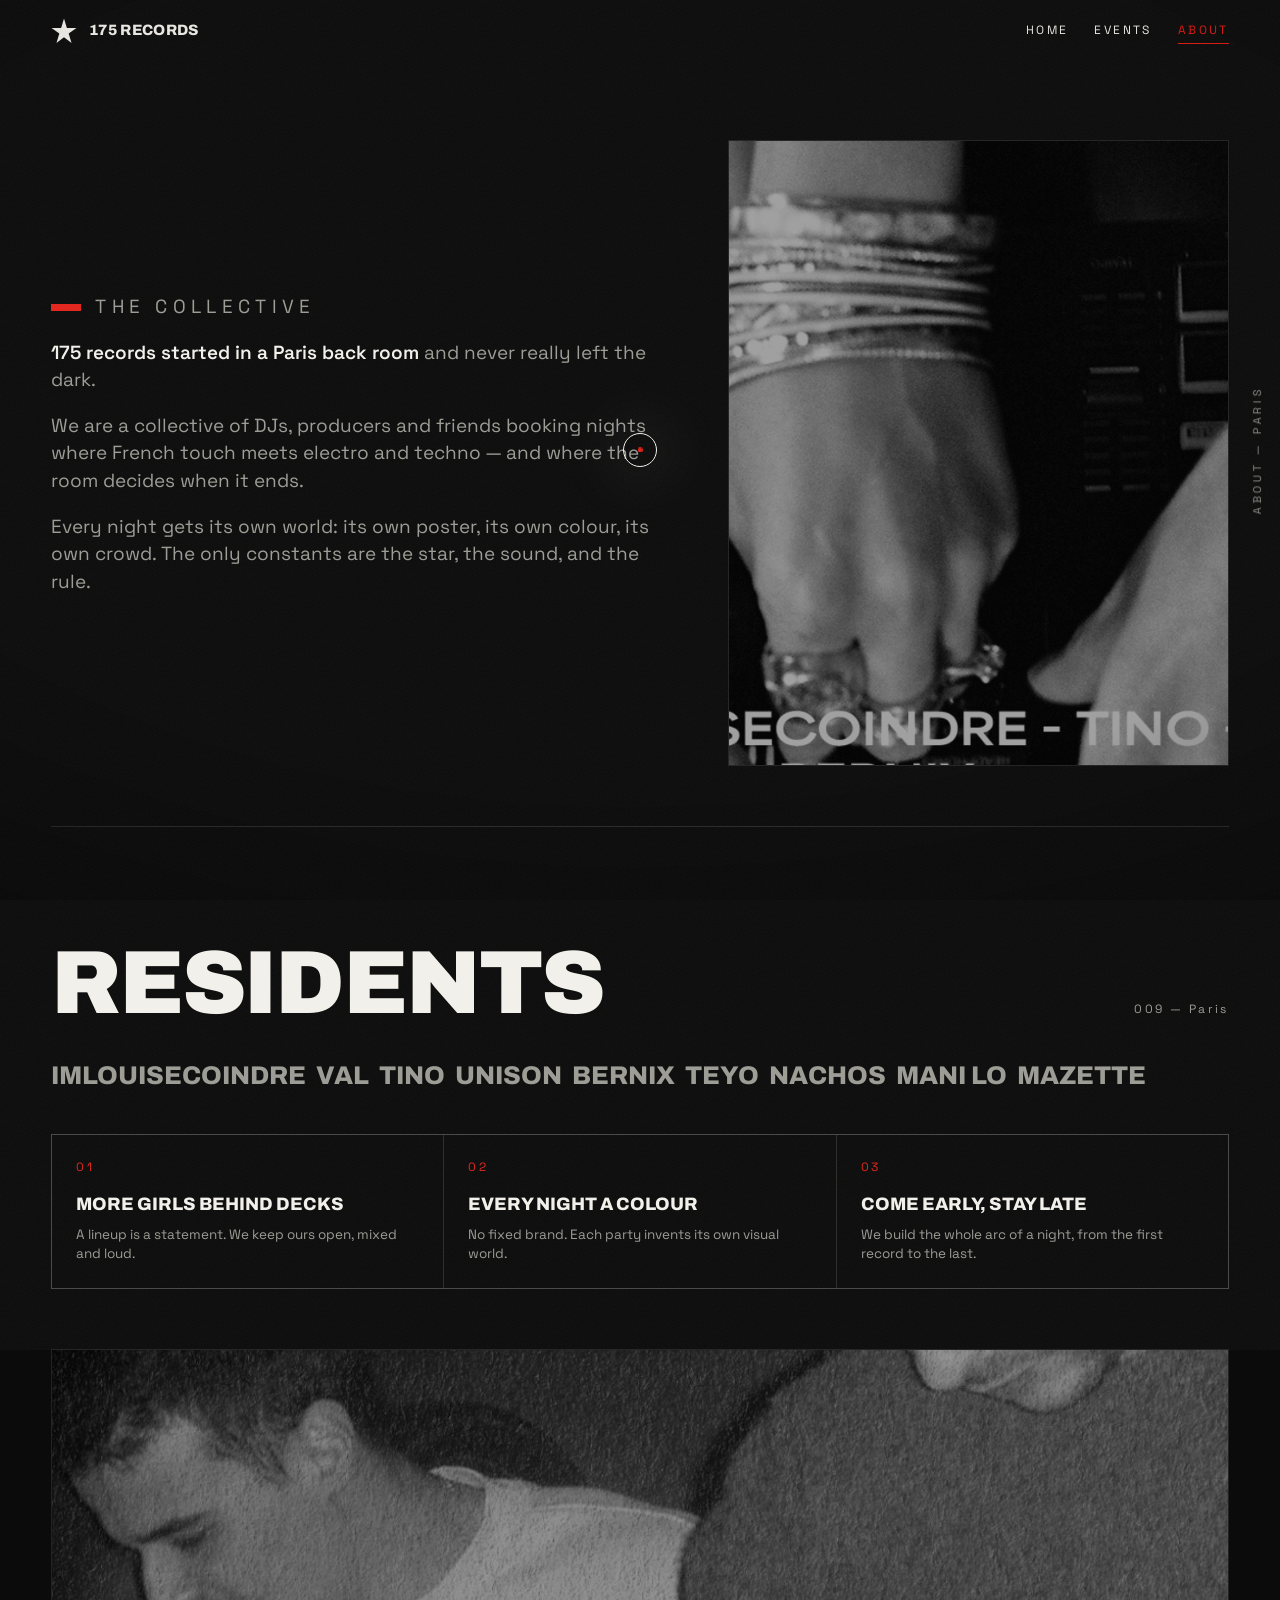
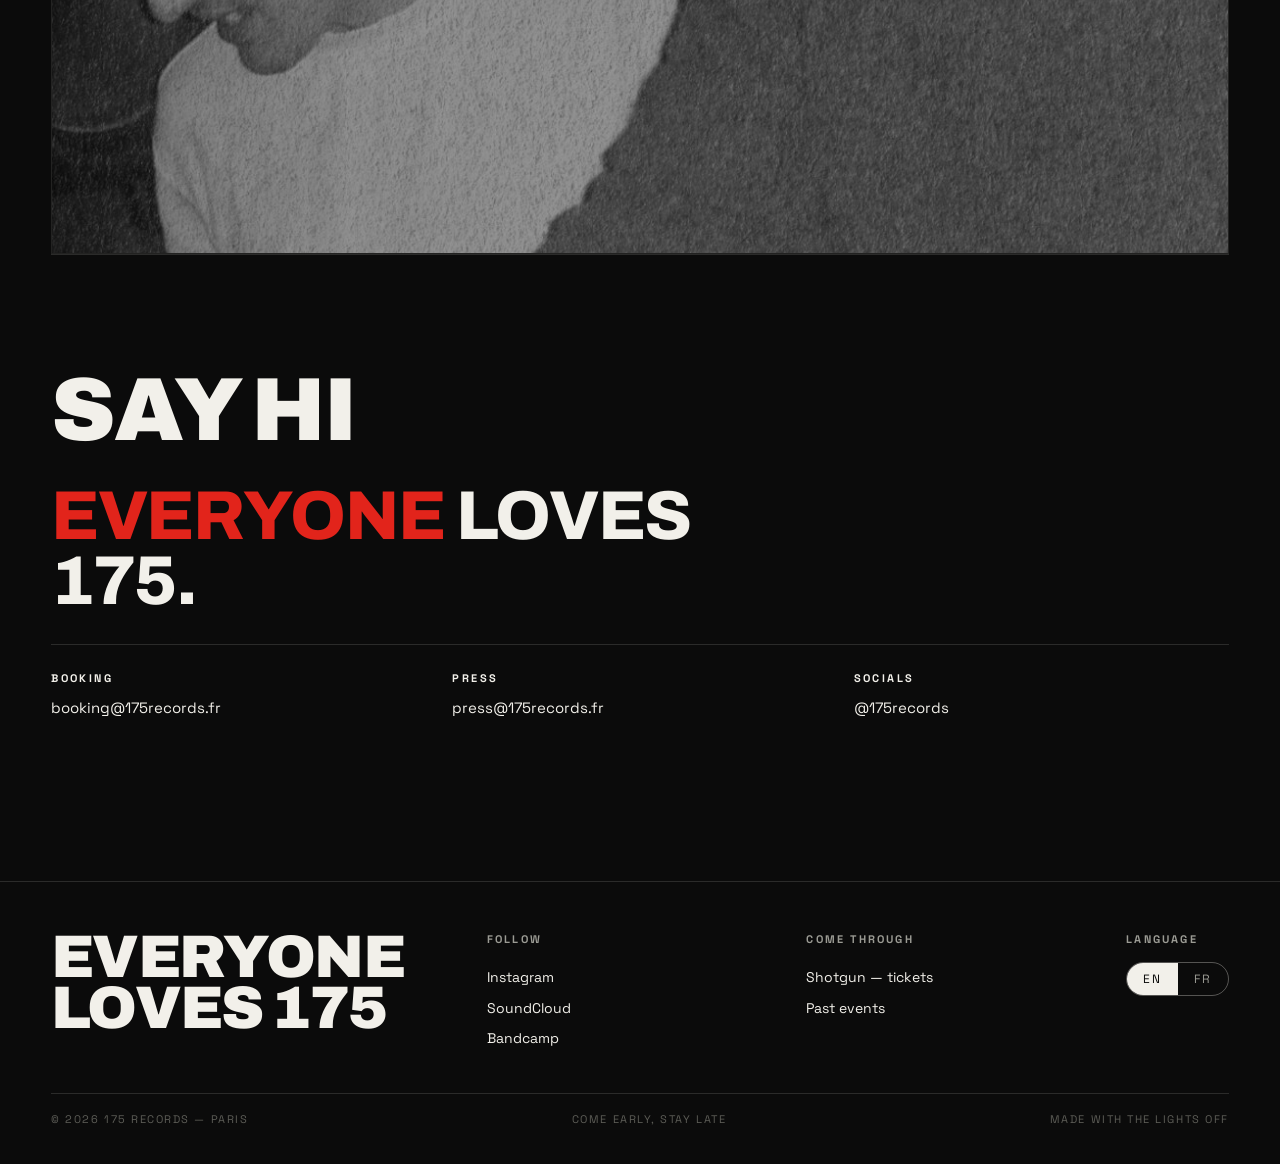
==== about.html @ 8182c38f "first commit" ====
<!doctype html>
<html lang="en">
<head>
<meta charset="utf-8">
<meta name="viewport" content="width=device-width, initial-scale=1">
<title>175 records — About</title>
<meta name="description" content="175 records is a Paris-born electronic music collective. Every night a colour. Come early, stay late.">
<link rel="preconnect" href="https://fonts.googleapis.com">
<link rel="preconnect" href="https://fonts.gstatic.com" crossorigin>
<link rel="stylesheet" href="assets/css/styles.css">
</head>
<body>

<div class="intro"><svg class="star" viewBox="0 0 100 100" fill="currentColor" aria-hidden="true"><path d="M50 2 61 38 98 38 68 60 79 96 50 74 21 96 32 60 2 38 39 38Z"/></svg></div>
<div class="shutter"><svg class="star" viewBox="0 0 100 100" fill="currentColor" aria-hidden="true"><path d="M50 2 61 38 98 38 68 60 79 96 50 74 21 96 32 60 2 38 39 38Z"/></svg></div>
<div class="grain"></div><div class="vignette"></div>
<div class="edge-label">About — Paris</div>

<header class="site-head">
  <a class="brand" href="index.html" data-cursor-label="Home">
    <svg class="star" viewBox="0 0 100 100" fill="currentColor" aria-hidden="true"><path d="M50 2 61 38 98 38 68 60 79 96 50 74 21 96 32 60 2 38 39 38Z"/></svg>
    <span class="word">175 records</span>
  </a>
  <nav class="nav">
    <a href="index.html" data-en="Home" data-fr="Accueil">Home</a>
    <a href="events.html" data-en="Events" data-fr="Soirées">Events</a>
    <a href="about.html" aria-current="page" data-en="About" data-fr="À propos">About</a>
  </nav>
</header>

<!-- ABOUT HERO -->
<section class="about-hero">
  <div class="split">
    <div class="prose">
      <p class="hero-tag" data-en="The collective" data-fr="Le collectif">The collective</p>
      <p data-en="<strong>175 records started in a Paris back room</strong> and never really left the dark." data-fr="<strong>175 records est né dans une arrière-salle parisienne</strong> et n'a jamais vraiment quitté le noir.">175 records started in a Paris back room and never really left the dark.</p>
      <p data-en="We are a collective of DJs, producers and friends booking nights where French touch meets electro and techno — and where the room decides when it ends." data-fr="On est un collectif de DJs, de producteurs et d'amis qui montent des soirées où la French touch rencontre l'électro et la techno — et où c'est la salle qui décide quand ça s'arrête.">We are a collective of DJs, producers and friends booking nights where French touch meets electro and techno — and where the room decides when it ends.</p>
      <p data-en="Every night gets its own world: its own poster, its own colour, its own crowd. The only constants are the star, the sound, and the rule." data-fr="Chaque soirée a son monde : son affiche, sa couleur, son public. Les seules constantes : l'étoile, le son, et la règle.">Every night gets its own world: its own poster, its own colour, its own crowd. The only constants are the star, the sound, and the rule.</p>
    </div>
    <div class="reveal" style="aspect-ratio:4/5;border:1px solid var(--line)">
      <img class="base" src="assets/img/hands.jpg" alt="Hands on the decks at a 175 records night">
      <img class="color" src="assets/img/hands.jpg" aria-hidden="true" alt="">
    </div>
  </div>
</section>

<!-- ROSTER -->
<div class="wrap">
  <div class="section-head">
    <h2 class="section-title" data-en="Residents" data-fr="Résidents">Residents</h2>
    <span class="idx">009 — Paris</span>
  </div>
  <div class="roster up" data-cursor-label="">
    <b>imlouisecoindre</b><b>Val</b><b>Tino</b><b>Unison</b><b>Bernix</b><b>Teyo</b><b>Nachos</b><b>Mani Lo</b><b>Mazette</b>
  </div>
</div>

<!-- VALUES -->
<div class="wrap">
  <div class="values up">
    <div>
      <span class="num">01</span>
      <h4 data-en="More girls behind decks" data-fr="Plus de filles aux platines">More girls behind decks</h4>
      <p data-en="A lineup is a statement. We keep ours open, mixed and loud." data-fr="Un line-up est une prise de position. On garde le nôtre ouvert, mixte et fort.">A lineup is a statement. We keep ours open, mixed and loud.</p>
    </div>
    <div>
      <span class="num">02</span>
      <h4 data-en="Every night a colour" data-fr="Chaque soirée une couleur">Every night a colour</h4>
      <p data-en="No fixed brand. Each party invents its own visual world." data-fr="Pas de charte figée. Chaque soirée invente son monde visuel.">No fixed brand. Each party invents its own visual world.</p>
    </div>
    <div>
      <span class="num">03</span>
      <h4 data-en="Come early, stay late" data-fr="Arrive tôt, reste tard">Come early, stay late</h4>
      <p data-en="We build the whole arc of a night, from the first record to the last." data-fr="On construit tout l'arc d'une nuit, du premier disque au dernier.">We build the whole arc of a night, from the first record to the last.</p>
    </div>
  </div>
</div>

<!-- WIDE PHOTO -->
<div class="wrap" style="margin-top:60px">
  <div class="reveal up" data-reveal="global" style="aspect-ratio:21/9;border:1px solid var(--line)">
    <img class="base" src="assets/img/djs.jpg" alt="Two DJs playing back to back at a 175 records night">
    <img class="color" src="assets/img/djs.jpg" aria-hidden="true" alt="">
  </div>
</div>

<!-- CONTACT -->
<div class="wrap">
  <div class="section-head">
    <h2 class="section-title" data-en="Say hi" data-fr="Écris-nous">Say hi</h2>
  </div>
  <div class="manifesto" style="padding-top:0">
    <p class="big up"><em>Everyone</em> loves 175.</p>
    <div class="cols">
      <div class="up"><h4 data-en="Booking" data-fr="Booking">Booking</h4><p><a href="#" data-noanim style="color:var(--ink)">booking@175records.fr</a></p></div>
      <div class="up"><h4 data-en="Press" data-fr="Presse">Press</h4><p><a href="#" data-noanim style="color:var(--ink)">press@175records.fr</a></p></div>
      <div class="up"><h4 data-en="Socials" data-fr="Réseaux">Socials</h4><p><a href="#" data-noanim style="color:var(--ink)">@175records</a></p></div>
    </div>
  </div>
</div>

<!-- FOOTER -->
<footer class="site-foot">
  <div class="foot-grid">
    <div><div class="big-mark">Everyone<br>loves 175</div></div>
    <div><h5 data-en="Follow" data-fr="Suivre">Follow</h5>
      <a href="#" data-noanim>Instagram</a><a href="#" data-noanim>SoundCloud</a><a href="#" data-noanim>Bandcamp</a></div>
    <div><h5 data-en="Come through" data-fr="Venir">Come through</h5>
      <a href="#" data-noanim>Shotgun — tickets</a>
      <a href="events.html" data-en="Past events" data-fr="Soirées passées">Past events</a></div>
    <div><h5 data-en="Language" data-fr="Langue">Language</h5>
      <div class="lang"><button data-lang="en" class="active">EN</button><button data-lang="fr">FR</button></div></div>
  </div>
  <div class="foot-base">
    <span>© 2026 175 records — Paris</span><span>Come early, stay late</span>
    <span data-en="Made with the lights off" data-fr="Conçu lumière éteinte">Made with the lights off</span>
  </div>
</footer>

<script src="assets/js/main.js"></script>
</body>
</html>
---- assets/css/styles.css ----
/* ============================================================
   175 RECORDS — "LIGHTS OUT"
   Brutalist editorial shell, monochrome by default.
   Colour only comes from the parties.
   ============================================================ */

/* ---------- Fonts ---------- */
@import url('https://fonts.googleapis.com/css2?family=Archivo:ital,wght@0,400..900;1,400..900&family=Space+Grotesk:wght@400;500;700&display=swap');

/* ---------- Tokens ---------- */
:root{
  --bg:#0B0B0B;
  --bg-soft:#141414;
  --ink:#F2F0EA;
  --ink-dim:#9b9b94;
  --ink-faint:#5d5d57;
  --line:rgba(242,240,234,.14);
  --line-strong:rgba(242,240,234,.32);
  --red:#E2241B;            /* permanent 175 accent */
  --accent:#E2241B;         /* dynamic accent, overridden by active party */
  --accent-2:#E2241B;

  --font-display:'Archivo', 'Helvetica Neue', Helvetica, Arial, sans-serif;
  --font-ui:'Space Grotesk', 'Archivo', Helvetica, Arial, sans-serif;

  --ease:cubic-bezier(.16,1,.3,1);
  --pad:clamp(18px,4vw,64px);
  --maxw:1500px;
}

/* ---------- Reset ---------- */
*{margin:0;padding:0;box-sizing:border-box}
html{scroll-behavior:smooth}
body{
  background:var(--bg);
  color:var(--ink);
  font-family:var(--font-ui);
  font-size:16px;
  line-height:1.45;
  -webkit-font-smoothing:antialiased;
  text-rendering:optimizeLegibility;
  overflow-x:hidden;
}
img{display:block;max-width:100%}
a{color:inherit;text-decoration:none}
button{font-family:inherit;color:inherit;background:none;border:none;cursor:pointer}
::selection{background:var(--accent);color:#0B0B0B}

/* hide native cursor on fine pointers, custom cursor takes over */
@media (pointer:fine){
  body.has-cursor, body.has-cursor a, body.has-cursor button{cursor:none}
}

/* ---------- Film grain overlay ---------- */
.grain{
  position:fixed;inset:-50%;
  z-index:9000;pointer-events:none;
  opacity:.05;mix-blend-mode:screen;
  background-image:url("data:image/svg+xml,%3Csvg xmlns='http://www.w3.org/2000/svg' width='160' height='160'%3E%3Cfilter id='n'%3E%3CfeTurbulence type='fractalNoise' baseFrequency='.8' numOctaves='2' stitchTiles='stitch'/%3E%3C/filter%3E%3Crect width='100%25' height='100%25' filter='url(%23n)'/%3E%3C/svg%3E");
  animation:grain 6s steps(6) infinite;
}
@keyframes grain{
  0%{transform:translate(0,0)}10%{transform:translate(-4%,-4%)}30%{transform:translate(3%,-2%)}
  50%{transform:translate(-2%,4%)}70%{transform:translate(4%,2%)}90%{transform:translate(-3%,-3%)}100%{transform:translate(0,0)}
}

/* vignette to deepen the "club" feel */
.vignette{position:fixed;inset:0;z-index:8000;pointer-events:none;
  background:radial-gradient(120% 90% at 50% 40%,transparent 55%,rgba(0,0,0,.55) 100%)}

/* ---------- Custom cursor (projector) ---------- */
.cursor-ring,.cursor-dot{position:fixed;top:0;left:0;z-index:9500;pointer-events:none;border-radius:50%;
  transform:translate(-50%,-50%);will-change:transform}
.cursor-ring{width:34px;height:34px;border:1px solid var(--ink);
  transition:width .3s var(--ease),height .3s var(--ease),background .3s var(--ease),border-color .3s var(--ease),opacity .3s}
.cursor-ring.glow{box-shadow:0 0 60px 20px rgba(242,240,234,.06)}
.cursor-dot{width:5px;height:5px;background:var(--accent)}
body.cursor-hover .cursor-ring{width:74px;height:74px;background:rgba(242,240,234,.06);border-color:var(--accent)}
.cursor-label{position:fixed;z-index:9600;pointer-events:none;transform:translate(-50%,-50%);
  font-family:var(--font-ui);font-size:11px;letter-spacing:.16em;text-transform:uppercase;
  opacity:0;transition:opacity .25s;mix-blend-mode:difference}
body.cursor-hover .cursor-label{opacity:1}

/* ---------- Lights-out intro ---------- */
.intro{position:fixed;inset:0;z-index:9999;background:#000;display:grid;place-items:center;
  transition:opacity .6s ease,visibility .6s}
.intro.off{opacity:0;visibility:hidden}
.intro .star{width:64px;height:64px;color:var(--ink);animation:pulse 1.4s var(--ease) infinite}
@keyframes pulse{0%,100%{transform:scale(.82);opacity:.5}50%{transform:scale(1.05);opacity:1}}

/* page-transition shutter */
.shutter{position:fixed;inset:0;z-index:9700;background:#000;transform:scaleY(0);transform-origin:bottom;
  display:grid;place-items:center;pointer-events:none}
.shutter .star{width:54px;height:54px;color:var(--ink);opacity:0}
.shutter.in{transform:scaleY(1);transform-origin:bottom;transition:transform .5s var(--ease)}
.shutter.in .star{opacity:1;transition:opacity .3s .15s}
.shutter.out{transform:scaleY(0);transform-origin:top;transition:transform .5s var(--ease)}

/* ============================================================
   Layout primitives
   ============================================================ */
.wrap{max-width:var(--maxw);margin:0 auto;padding-inline:var(--pad)}
.edge-label{position:fixed;right:14px;top:50%;z-index:60;transform:translateY(-50%) rotate(180deg);
  writing-mode:vertical-rl;font-size:11px;letter-spacing:.34em;text-transform:uppercase;color:var(--ink-dim);
  pointer-events:none;mix-blend-mode:difference}
@media (max-width:760px){.edge-label{display:none}}

/* ---------- Header ---------- */
.site-head{position:fixed;top:0;left:0;right:0;z-index:200;
  display:flex;align-items:center;justify-content:space-between;
  padding:18px var(--pad);mix-blend-mode:difference}
.brand{display:flex;align-items:center;gap:12px;font-family:var(--font-display);font-weight:800;
  letter-spacing:.02em;font-size:15px;text-transform:uppercase}
.brand .star{width:26px;height:26px;color:var(--ink);animation:spin 26s linear infinite}
@keyframes spin{to{transform:rotate(360deg)}}
.nav{display:flex;gap:26px;font-size:12px;letter-spacing:.2em;text-transform:uppercase}
.nav a{position:relative;padding:4px 0;color:var(--ink)}
.nav a::after{content:"";position:absolute;left:0;bottom:0;height:1px;width:0;background:var(--accent);transition:width .35s var(--ease)}
.nav a:hover::after,.nav a[aria-current="page"]::after{width:100%}
.nav a[aria-current="page"]{color:var(--accent)}
@media (max-width:600px){.nav{gap:16px;font-size:11px}.brand span.word{display:none}}

/* ============================================================
   HERO
   ============================================================ */
.hero{position:relative;min-height:100svh;display:flex;flex-direction:column;justify-content:flex-end;
  padding:120px var(--pad) 40px;overflow:hidden}
.hero-media{position:absolute;inset:0;z-index:0}
.hero-media .reveal{width:100%;height:100%}
.hero::after{content:"";position:absolute;inset:0;z-index:1;
  background:linear-gradient(180deg,rgba(11,11,11,.5) 0%,rgba(11,11,11,.15) 30%,rgba(11,11,11,.55) 75%,rgba(11,11,11,.95) 100%)}
.hero-inner{position:relative;z-index:2;width:100%;max-width:var(--maxw);margin:0 auto}
.hero-tag{font-size:12px;letter-spacing:.28em;text-transform:uppercase;color:var(--ink);
  display:flex;align-items:center;gap:14px;margin-bottom:22px}
.hero-tag::before{content:"";width:30px;height:7px;background:var(--red);display:inline-block}
.mega{font-family:var(--font-display);font-weight:900;line-height:.84;letter-spacing:-.03em;
  text-transform:uppercase;font-size:clamp(54px,12.5vw,210px)}
.mega .ln{display:block;overflow:hidden}
.mega .ln > span{display:block;transform:translateY(110%);animation:rise .9s var(--ease) forwards}
.mega .ln:nth-child(2) > span{animation-delay:.08s}
.mega .ln:nth-child(3) > span{animation-delay:.16s}
.mega em{font-style:normal;color:var(--accent);-webkit-text-stroke:0}
@keyframes rise{to{transform:translateY(0)}}
.hero-foot{display:flex;flex-wrap:wrap;gap:18px 40px;align-items:flex-end;justify-content:space-between;
  margin-top:30px;border-top:1px solid var(--line);padding-top:18px}
.hero-foot p{max-width:46ch;color:var(--ink-dim);font-size:15px}
.scroll-cue{font-size:11px;letter-spacing:.24em;text-transform:uppercase;color:var(--ink-dim);
  display:flex;align-items:center;gap:10px}
.scroll-cue .bar{width:1px;height:34px;background:linear-gradient(var(--accent),transparent);
  animation:drop 1.8s var(--ease) infinite}
@keyframes drop{0%{transform:scaleY(0);transform-origin:top}50%{transform:scaleY(1);transform-origin:top}
  51%{transform-origin:bottom}100%{transform:scaleY(0);transform-origin:bottom}}

/* ---------- Spotlight reveal (projector) ---------- */
.reveal{position:relative;overflow:hidden;width:100%;height:100%;background:#000}
.reveal img{position:absolute;inset:0;width:100%;height:100%;object-fit:cover}
.reveal .base{filter:grayscale(1) contrast(1.08) brightness(.62)}
.reveal .color{filter:saturate(1.1) contrast(1.03);
  -webkit-mask-image:radial-gradient(circle var(--rr,200px) at var(--rx,-300px) var(--ry,-300px),#000 0%,#000 36%,transparent 72%);
          mask-image:radial-gradient(circle var(--rr,200px) at var(--rx,-300px) var(--ry,-300px),#000 0%,#000 36%,transparent 72%)}

/* ---------- Big 175 watermark + star ---------- */
.watermark{position:absolute;z-index:1;pointer-events:none;font-family:var(--font-display);font-weight:900;
  color:transparent;-webkit-text-stroke:1px rgba(242,240,234,.12);line-height:.8;letter-spacing:-.04em}

/* ============================================================
   Marquee
   ============================================================ */
.marquee{border-block:1px solid var(--line);overflow:hidden;white-space:nowrap;padding:18px 0;background:var(--bg)}
.marquee .track{display:inline-flex;gap:0;will-change:transform;animation:scrollx 26s linear infinite}
.marquee:hover .track{animation-play-state:paused}
.marquee .item{font-family:var(--font-display);font-weight:800;text-transform:uppercase;
  font-size:clamp(20px,3vw,40px);letter-spacing:-.01em;padding:0 26px;display:inline-flex;align-items:center;gap:26px}
.marquee .item::after{content:"";width:11px;height:11px;background:var(--accent);
  display:inline-block;transform:rotate(45deg)}
@keyframes scrollx{to{transform:translateX(-50%)}}

/* ============================================================
   Sections
   ============================================================ */
section{position:relative}
.section-head{display:flex;align-items:baseline;justify-content:space-between;gap:20px;
  padding-top:clamp(60px,9vw,140px);margin-bottom:34px;border-top:1px solid var(--line)}
.section-head .idx{font-family:var(--font-ui);font-size:12px;letter-spacing:.2em;color:var(--ink-dim)}
.section-title{font-family:var(--font-display);font-weight:900;text-transform:uppercase;letter-spacing:-.025em;
  line-height:.9;font-size:clamp(34px,7vw,104px)}
.lede{font-size:clamp(18px,2.4vw,30px);line-height:1.3;max-width:24ch;font-family:var(--font-display);font-weight:600}
.lede em{font-style:normal;color:var(--accent)}

/* ---------- Manifesto ---------- */
.manifesto{padding-block:clamp(50px,8vw,120px);display:grid;grid-template-columns:1fr;gap:30px}
.manifesto .big{font-family:var(--font-display);font-weight:800;text-transform:uppercase;line-height:.94;
  letter-spacing:-.02em;font-size:clamp(28px,5.4vw,72px);max-width:18ch}
.manifesto .big em{font-style:normal;color:var(--accent)}
.manifesto .cols{display:grid;grid-template-columns:repeat(auto-fit,minmax(220px,1fr));gap:26px;
  border-top:1px solid var(--line);padding-top:26px}
.manifesto .cols p{color:var(--ink-dim);font-size:15px}
.manifesto .cols h4{font-size:11px;letter-spacing:.22em;text-transform:uppercase;margin-bottom:10px;color:var(--ink)}

/* ============================================================
   EVENT CARDS — monochrome, bloom to native DA on hover
   ============================================================ */
.events-grid{display:grid;gap:14px;grid-template-columns:repeat(12,1fr);padding-bottom:60px}
.ev{position:relative;grid-column:span 4;border:1px solid var(--line);background:var(--bg-soft);
  overflow:hidden;isolation:isolate;transition:border-color .4s var(--ease)}
.ev.wide{grid-column:span 6}
.ev.tall{grid-row:span 2}
@media (max-width:1000px){.ev,.ev.wide{grid-column:span 6}}
@media (max-width:640px){.ev,.ev.wide{grid-column:span 12}}
.ev .poster{position:relative;aspect-ratio:4/5;overflow:hidden}
.ev .poster img{width:100%;height:100%;object-fit:cover;
  filter:grayscale(1) contrast(1.06) brightness(.82);transition:filter .55s var(--ease),transform .9s var(--ease)}
.ev .glow{position:absolute;inset:0;z-index:2;opacity:0;transition:opacity .5s var(--ease);
  background:radial-gradient(80% 60% at 50% 90%,color-mix(in srgb,var(--ev) 55%,transparent),transparent 70%);
  mix-blend-mode:screen}
.ev .meta{position:relative;z-index:3;padding:16px 18px;display:flex;flex-direction:column;gap:6px;background:var(--bg)}
.ev .meta .top{display:flex;justify-content:space-between;align-items:baseline;font-size:11px;
  letter-spacing:.18em;text-transform:uppercase;color:var(--ink-dim)}
.ev .meta h3{font-family:var(--font-display);font-weight:800;text-transform:uppercase;letter-spacing:-.01em;
  font-size:clamp(20px,2.2vw,30px);line-height:.98}
.ev .meta .line{font-size:12.5px;color:var(--ink-dim);letter-spacing:.01em}
.ev .meta .venue{color:var(--ink)}
.ev .num{position:absolute;top:10px;left:14px;z-index:3;font-family:var(--font-display);font-weight:900;
  font-size:13px;letter-spacing:.1em;mix-blend-mode:difference}
.ev .tagdot{position:absolute;top:14px;right:14px;z-index:3;width:10px;height:10px;border-radius:50%;
  background:var(--ev);opacity:.0;transition:opacity .5s}
/* hover / active -> bloom to the party's own DA */
.ev:hover,.ev:focus-within,.ev.active{border-color:color-mix(in srgb,var(--ev) 60%,var(--line))}
.ev:hover .poster img,.ev:focus-within .poster img,.ev.active .poster img{filter:none;transform:scale(1.03)}
.ev:hover .glow,.ev:focus-within .glow,.ev.active .glow{opacity:1}
.ev:hover .tagdot,.ev.active .tagdot{opacity:1}
.ev:hover h3,.ev.active h3{color:var(--ev)}

/* ---------- Event detail (overlay rendered in party DA) ---------- */
.detail{position:fixed;inset:0;z-index:600;display:none;overflow:auto}
.detail.open{display:block}
.detail .scrim{position:fixed;inset:0;background:rgba(0,0,0,.82);backdrop-filter:blur(6px)}
.detail .panel{position:relative;max-width:1100px;margin:6vh auto;padding:clamp(20px,4vw,48px);
  background:var(--bg);border:1px solid var(--line-strong);
  display:grid;grid-template-columns:minmax(0,0.95fr) 1fr;gap:clamp(20px,4vw,48px);align-items:center}
@media (max-width:820px){.detail .panel{grid-template-columns:1fr;margin:4vh auto}}
.detail .panel::before{content:"";position:absolute;inset:0;pointer-events:none;
  box-shadow:inset 0 0 160px color-mix(in srgb,var(--ev) 40%,transparent)}
.detail .poster-full{border:1px solid var(--line);overflow:hidden}
.detail .poster-full img{width:100%;height:auto}
.detail .d-tag{display:inline-flex;align-items:center;gap:10px;font-size:11px;letter-spacing:.24em;
  text-transform:uppercase;color:var(--ev);margin-bottom:14px}
.detail .d-tag::before{content:"";width:26px;height:6px;background:var(--ev)}
.detail h2{font-family:var(--font-display);font-weight:900;text-transform:uppercase;line-height:.86;
  letter-spacing:-.03em;font-size:clamp(36px,6vw,82px);margin-bottom:16px}
.detail h2 em{font-style:normal;color:var(--ev)}
.detail .d-row{display:flex;gap:10px;border-top:1px solid var(--line);padding:12px 0;font-size:14px}
.detail .d-row span:first-child{width:90px;flex:none;color:var(--ink-dim);text-transform:uppercase;
  letter-spacing:.14em;font-size:11px;padding-top:2px}
.detail .lineup{display:flex;flex-wrap:wrap;gap:8px;margin-top:4px}
.detail .lineup b{font-weight:700;font-size:13px;border:1px solid var(--line-strong);
  padding:5px 11px;border-radius:30px}
.detail .close{position:absolute;top:14px;right:16px;font-size:12px;letter-spacing:.2em;
  text-transform:uppercase;z-index:5;border:1px solid var(--line-strong);padding:8px 14px;border-radius:30px}
.detail .close:hover{background:var(--ev);color:#0B0B0B;border-color:var(--ev)}

/* ============================================================
   ABOUT
   ============================================================ */
.about-hero{min-height:80svh;display:flex;align-items:center;padding:140px var(--pad) 60px}
.split{display:grid;grid-template-columns:1.1fr .9fr;gap:clamp(24px,5vw,70px);align-items:center}
@media (max-width:880px){.split{grid-template-columns:1fr}}
.prose p{font-size:clamp(16px,1.6vw,19px);color:var(--ink-dim);margin-bottom:18px;max-width:52ch}
.prose p strong{color:var(--ink);font-weight:600}
.roster{display:flex;flex-wrap:wrap;gap:10px;margin-top:10px}
.roster b{font-family:var(--font-display);font-weight:800;text-transform:uppercase;font-size:clamp(16px,2vw,26px);
  color:var(--ink-dim);transition:color .3s}
.roster b:hover{color:var(--accent)}
.values{display:grid;grid-template-columns:repeat(auto-fit,minmax(180px,1fr));gap:1px;background:var(--line);
  border:1px solid var(--line);margin-top:40px}
.values div{background:var(--bg);padding:24px}
.values h4{font-family:var(--font-display);font-weight:800;text-transform:uppercase;font-size:18px;margin-bottom:8px}
.values p{font-size:13.5px;color:var(--ink-dim)}
.values .num{color:var(--accent);font-size:12px;letter-spacing:.2em;display:block;margin-bottom:14px}

/* ============================================================
   FOOTER + language switch
   ============================================================ */
.site-foot{border-top:1px solid var(--line);margin-top:60px;padding:50px var(--pad) 36px}
.foot-grid{max-width:var(--maxw);margin:0 auto;display:grid;grid-template-columns:1.4fr 1fr 1fr auto;
  gap:30px;align-items:start}
@media (max-width:780px){.foot-grid{grid-template-columns:1fr 1fr}}
.foot-grid .big-mark{font-family:var(--font-display);font-weight:900;text-transform:uppercase;
  font-size:clamp(30px,5vw,60px);line-height:.84;letter-spacing:-.03em}
.foot-grid h5{font-size:11px;letter-spacing:.2em;text-transform:uppercase;color:var(--ink-dim);margin-bottom:14px}
.foot-grid a{display:block;padding:5px 0;color:var(--ink);font-size:14px}
.foot-grid a:hover{color:var(--accent)}
.lang{display:inline-flex;border:1px solid var(--line-strong);border-radius:30px;overflow:hidden}
.lang button{padding:8px 16px;font-size:12px;letter-spacing:.16em;text-transform:uppercase;color:var(--ink-dim)}
.lang button.active{background:var(--ink);color:#0B0B0B}
.foot-base{max-width:var(--maxw);margin:40px auto 0;display:flex;justify-content:space-between;flex-wrap:wrap;
  gap:12px;border-top:1px solid var(--line);padding-top:18px;font-size:11px;letter-spacing:.14em;
  text-transform:uppercase;color:var(--ink-faint)}

/* ---------- utility / reveal-on-scroll ---------- */
.up{opacity:0;transform:translateY(26px);transition:opacity .8s var(--ease),transform .8s var(--ease)}
.up.in{opacity:1;transform:none}
[data-i18n]{transition:opacity .25s}

/* ---------- reduced motion ---------- */
@media (prefers-reduced-motion:reduce){
  *{animation-duration:.001ms!important;animation-iteration-count:1!important;transition-duration:.001ms!important}
  .mega .ln>span{transform:none}
  .up{opacity:1;transform:none}
}
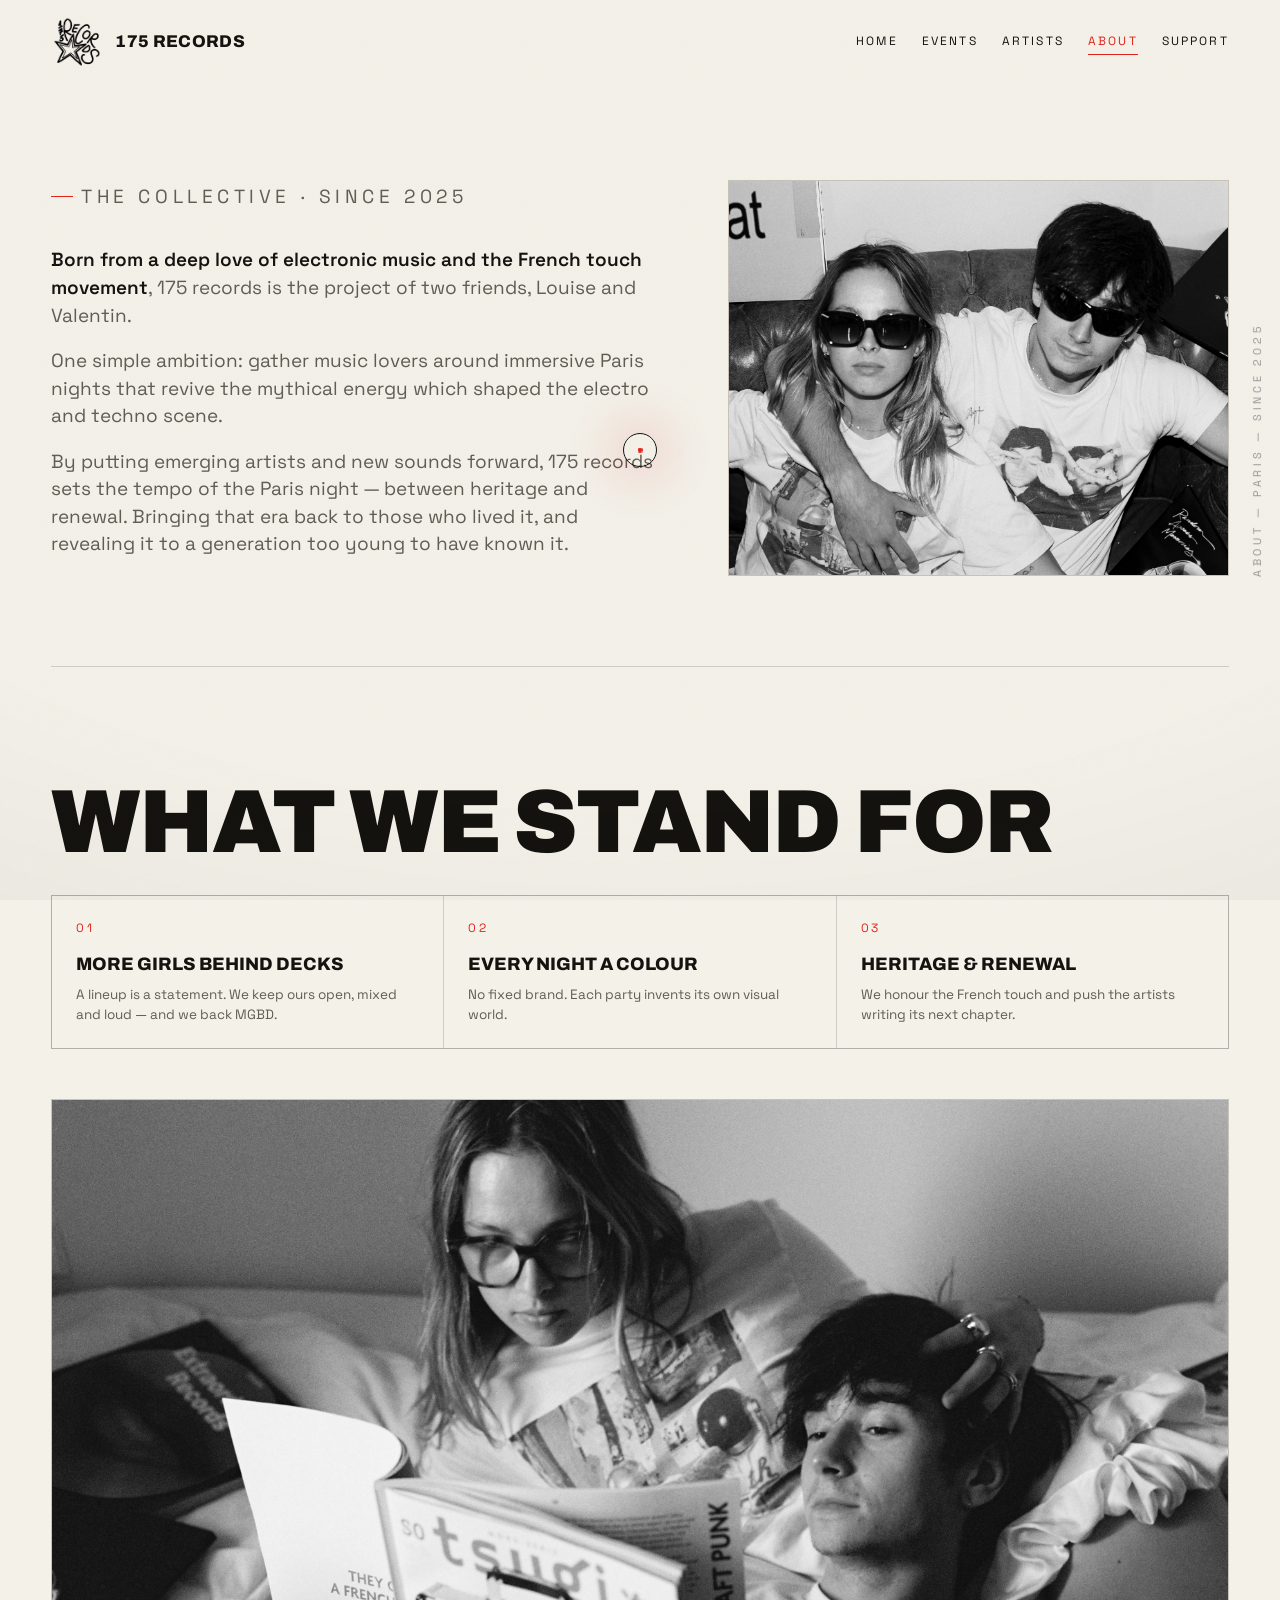
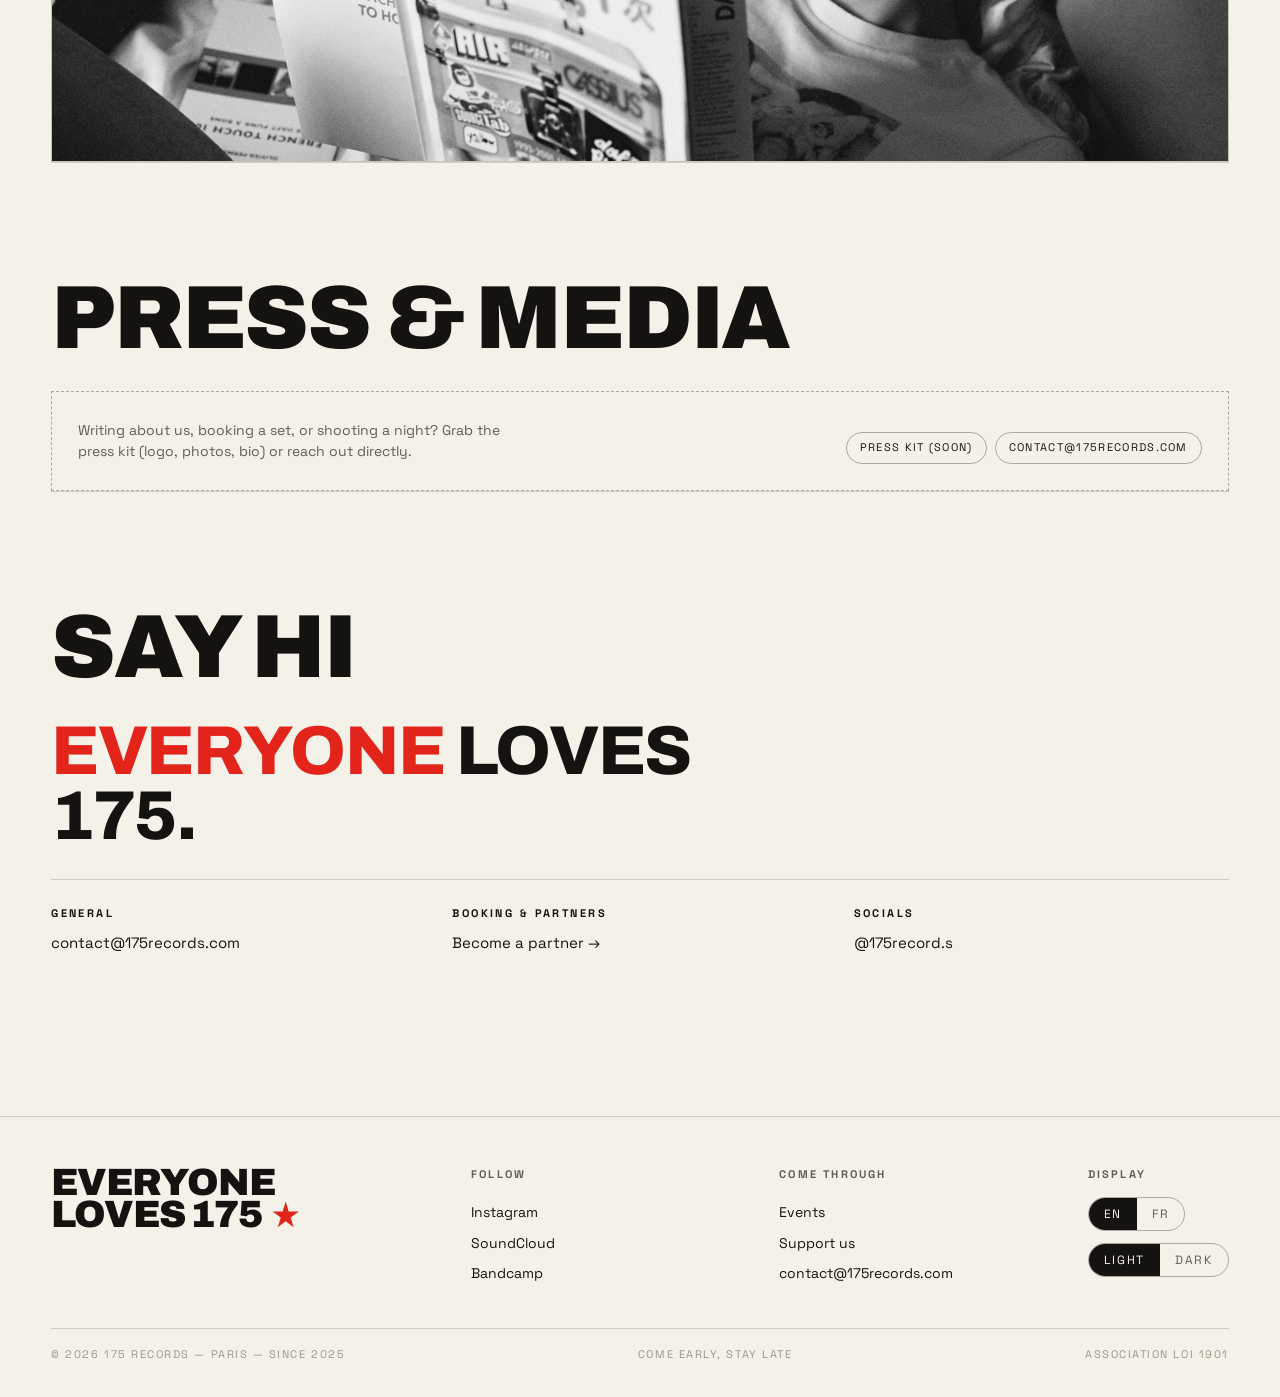
==== commit c91b9667: "v2 du site" ====
--- a/about.html
+++ b/about.html
@@ -1,122 +1,120 @@
 <!doctype html>
-<html lang="en">
+<html lang="en" data-theme="light">
 <head>
 <meta charset="utf-8">
 <meta name="viewport" content="width=device-width, initial-scale=1">
 <title>175 records — About</title>
-<meta name="description" content="175 records is a Paris-born electronic music collective. Every night a colour. Come early, stay late.">
+<meta name="description" content="175 records — a Paris electronic music association, since 2025. Founded by Louise & Valentin.">
 <link rel="preconnect" href="https://fonts.googleapis.com">
 <link rel="preconnect" href="https://fonts.gstatic.com" crossorigin>
-<link rel="stylesheet" href="assets/css/styles.css">
+<link rel="stylesheet" href="assets/css/styles.css?v=20">
 </head>
 <body>
 
-<div class="intro"><svg class="star" viewBox="0 0 100 100" fill="currentColor" aria-hidden="true"><path d="M50 2 61 38 98 38 68 60 79 96 50 74 21 96 32 60 2 38 39 38Z"/></svg></div>
-<div class="shutter"><svg class="star" viewBox="0 0 100 100" fill="currentColor" aria-hidden="true"><path d="M50 2 61 38 98 38 68 60 79 96 50 74 21 96 32 60 2 38 39 38Z"/></svg></div>
+<div class="intro"><span class="logo-anim"><img class="screen-logo light-only" src="assets/img/logo-black.png" alt="175 records"><img class="screen-logo dark-only" src="assets/img/homemadeWhiteLogo.png" alt="" aria-hidden="true"></span><span class="tagline">Everyone loves 175</span></div>
+<div class="shutter"><span class="logo-anim"><img class="screen-logo light-only" src="assets/img/logo-black.png" alt="175 records"><img class="screen-logo dark-only" src="assets/img/homemadeWhiteLogo.png" alt="" aria-hidden="true"></span><span class="tagline">Everyone loves 175</span></div>
 <div class="grain"></div><div class="vignette"></div>
-<div class="edge-label">About — Paris</div>
+<div class="edge-label">About — Paris — since 2025</div>
 
 <header class="site-head">
-  <a class="brand" href="index.html" data-cursor-label="Home">
-    <svg class="star" viewBox="0 0 100 100" fill="currentColor" aria-hidden="true"><path d="M50 2 61 38 98 38 68 60 79 96 50 74 21 96 32 60 2 38 39 38Z"/></svg>
-    <span class="word">175 records</span>
-  </a>
+  <a class="brand" href="index.html" data-cursor-label="Home"><img class="brand-logo light-only" src="assets/img/logo-black.png" alt="175 records"><img class="brand-logo dark-only" src="assets/img/homemadeWhiteLogo.png" alt="" aria-hidden="true"><span class="word">175 records</span></a>
+  <nav class="nav-mini" aria-label="Quick links">
+    <a href="index.html" data-en="Home" data-fr="Accueil">Home</a>
+    <a href="events.html" data-en="Events" data-fr="Soirées">Events</a>
+  </nav>
   <nav class="nav">
     <a href="index.html" data-en="Home" data-fr="Accueil">Home</a>
     <a href="events.html" data-en="Events" data-fr="Soirées">Events</a>
+    <a href="artists.html" data-en="Artists" data-fr="Artistes">Artists</a>
     <a href="about.html" aria-current="page" data-en="About" data-fr="À propos">About</a>
+    <a href="support.html" data-en="Support" data-fr="Soutenir">Support</a>
   </nav>
+  <button class="nav-toggle" aria-label="Menu" aria-expanded="false"><span></span><span></span></button>
 </header>
 
-<!-- ABOUT HERO -->
 <section class="about-hero">
   <div class="split">
     <div class="prose">
-      <p class="hero-tag" data-en="The collective" data-fr="Le collectif">The collective</p>
-      <p data-en="<strong>175 records started in a Paris back room</strong> and never really left the dark." data-fr="<strong>175 records est né dans une arrière-salle parisienne</strong> et n'a jamais vraiment quitté le noir.">175 records started in a Paris back room and never really left the dark.</p>
-      <p data-en="We are a collective of DJs, producers and friends booking nights where French touch meets electro and techno — and where the room decides when it ends." data-fr="On est un collectif de DJs, de producteurs et d'amis qui montent des soirées où la French touch rencontre l'électro et la techno — et où c'est la salle qui décide quand ça s'arrête.">We are a collective of DJs, producers and friends booking nights where French touch meets electro and techno — and where the room decides when it ends.</p>
-      <p data-en="Every night gets its own world: its own poster, its own colour, its own crowd. The only constants are the star, the sound, and the rule." data-fr="Chaque soirée a son monde : son affiche, sa couleur, son public. Les seules constantes : l'étoile, le son, et la règle.">Every night gets its own world: its own poster, its own colour, its own crowd. The only constants are the star, the sound, and the rule.</p>
+      <p class="since" data-en="The collective · since 2025" data-fr="Le collectif · depuis 2025">The collective · since 2025</p>
+      <p style="margin-top:18px" data-en="<strong>Born from a deep love of electronic music and the French touch movement</strong>, 175 records is the project of two friends, Louise and Valentin." data-fr="<strong>Fruit d'un amour profond pour la musique électronique et le mouvement French touch</strong>, 175 records est le projet de deux passionnés, Louise et Valentin.">Born from a deep love of electronic music and the French touch movement, 175 records is the project of two friends, Louise and Valentin.</p>
+      <p data-en="One simple ambition: gather music lovers around immersive Paris nights that revive the mythical energy which shaped the electro and techno scene." data-fr="Une ambition simple : rassembler les amoureux de musique autour de soirées immersives parisiennes, recréant l'univers mythique et l'effervescence qui ont façonné la scène électro et techno.">One simple ambition: gather music lovers around immersive Paris nights that revive the mythical energy which shaped the electro and techno scene.</p>
+      <p data-en="By putting emerging artists and new sounds forward, 175 records sets the tempo of the Paris night — between heritage and renewal. Bringing that era back to those who lived it, and revealing it to a generation too young to have known it." data-fr="En mettant en avant des artistes émergents et de nouvelles sonorités, 175 records rythme la nuit parisienne, entre héritage et renouveau. Faire revivre cette époque à celles et ceux qui l'ont vécue, et la faire découvrir à une génération trop jeune pour l'avoir connue.">By putting emerging artists and new sounds forward, 175 records sets the tempo of the Paris night — between heritage and renewal. Bringing that era back to those who lived it, and revealing it to a generation too young to have known it.</p>
     </div>
-    <div class="reveal" style="aspect-ratio:4/5;border:1px solid var(--line)">
-      <img class="base" src="assets/img/hands.jpg" alt="Hands on the decks at a 175 records night">
-      <img class="color" src="assets/img/hands.jpg" aria-hidden="true" alt="">
+    <div class="reveal" style="aspect-ratio:3/2;border:1px solid var(--line)">
+      <img class="base" src="assets/img/val-et-louise.JPG" alt="Louise and Valentin, founders of 175 records">
+      <img class="color" src="assets/img/val-et-louise.JPG" aria-hidden="true" alt="">
     </div>
   </div>
 </section>
 
-<!-- ROSTER -->
-<div class="wrap">
-  <div class="section-head">
-    <h2 class="section-title" data-en="Residents" data-fr="Résidents">Residents</h2>
-    <span class="idx">009 — Paris</span>
-  </div>
-  <div class="roster up" data-cursor-label="">
-    <b>imlouisecoindre</b><b>Val</b><b>Tino</b><b>Unison</b><b>Bernix</b><b>Teyo</b><b>Nachos</b><b>Mani Lo</b><b>Mazette</b>
-  </div>
-</div>
-
 <!-- VALUES -->
 <div class="wrap">
+  <div class="section-head"><h2 class="section-title" data-en="What we stand for" data-fr="Nos valeurs">What we stand for</h2></div>
   <div class="values up">
-    <div>
-      <span class="num">01</span>
-      <h4 data-en="More girls behind decks" data-fr="Plus de filles aux platines">More girls behind decks</h4>
-      <p data-en="A lineup is a statement. We keep ours open, mixed and loud." data-fr="Un line-up est une prise de position. On garde le nôtre ouvert, mixte et fort.">A lineup is a statement. We keep ours open, mixed and loud.</p>
-    </div>
-    <div>
-      <span class="num">02</span>
-      <h4 data-en="Every night a colour" data-fr="Chaque soirée une couleur">Every night a colour</h4>
-      <p data-en="No fixed brand. Each party invents its own visual world." data-fr="Pas de charte figée. Chaque soirée invente son monde visuel.">No fixed brand. Each party invents its own visual world.</p>
-    </div>
-    <div>
-      <span class="num">03</span>
-      <h4 data-en="Come early, stay late" data-fr="Arrive tôt, reste tard">Come early, stay late</h4>
-      <p data-en="We build the whole arc of a night, from the first record to the last." data-fr="On construit tout l'arc d'une nuit, du premier disque au dernier.">We build the whole arc of a night, from the first record to the last.</p>
-    </div>
+    <div><span class="num">01</span><h4 data-en="More girls behind decks" data-fr="Plus de filles aux platines">More girls behind decks</h4>
+      <p data-en="A lineup is a statement. We keep ours open, mixed and loud — and we back MGBD." data-fr="Un line-up est une prise de position. On garde le nôtre ouvert, mixte et fort, et on soutient MGBD.">A lineup is a statement. We keep ours open, mixed and loud — and we back MGBD.</p></div>
+    <div><span class="num">02</span><h4 data-en="Every night a colour" data-fr="Chaque soirée une couleur">Every night a colour</h4>
+      <p data-en="No fixed brand. Each party invents its own visual world." data-fr="Pas de charte figée. Chaque soirée invente son monde visuel.">No fixed brand. Each party invents its own visual world.</p></div>
+    <div><span class="num">03</span><h4 data-en="Heritage & renewal" data-fr="Héritage & renouveau">Heritage & renewal</h4>
+      <p data-en="We honour the French touch and push the artists writing its next chapter." data-fr="On honore la French touch et on pousse les artistes qui écrivent sa suite.">We honour the French touch and push the artists writing its next chapter.</p></div>
   </div>
 </div>
 
 <!-- WIDE PHOTO -->
-<div class="wrap" style="margin-top:60px">
-  <div class="reveal up" data-reveal="global" style="aspect-ratio:21/9;border:1px solid var(--line)">
-    <img class="base" src="assets/img/djs.jpg" alt="Two DJs playing back to back at a 175 records night">
-    <img class="color" src="assets/img/djs.jpg" aria-hidden="true" alt="">
+<div class="wrap" style="margin-top:50px">
+  <div class="reveal up" data-reveal="global" style="aspect-ratio:16/9;border:1px solid var(--line)">
+    <img class="base" src="assets/img/val-louise-livre.JPG" alt="Louise and Valentin reading a French touch magazine">
+    <img class="color" src="assets/img/val-louise-livre.JPG" aria-hidden="true" alt="">
+  </div>
+</div>
+
+<!-- PRESS -->
+<div class="wrap">
+  <div class="section-head"><h2 class="section-title" data-en="Press & media" data-fr="Presse & médias">Press & media</h2></div>
+  <div class="press up">
+    <p data-en="Writing about us, booking a set, or shooting a night? Grab the press kit (logo, photos, bio) or reach out directly." data-fr="Vous écrivez sur nous, vous bookez un set, ou vous filmez une soirée ? Récupérez le press kit (logo, photos, bio) ou écrivez-nous directement.">Writing about us, booking a set, or shooting a night? Grab the press kit (logo, photos, bio) or reach out directly.</p>
+    <div class="socials">
+      <a href="#" data-noanim data-en="Press kit (soon)" data-fr="Press kit (bientôt)">Press kit (soon)</a>
+      <a href="mailto:contact@175records.com" data-noanim>contact@175records.com</a>
+    </div>
   </div>
 </div>
 
 <!-- CONTACT -->
 <div class="wrap">
-  <div class="section-head">
-    <h2 class="section-title" data-en="Say hi" data-fr="Écris-nous">Say hi</h2>
-  </div>
+  <div class="section-head"><h2 class="section-title" data-en="Say hi" data-fr="Écris-nous">Say hi</h2></div>
   <div class="manifesto" style="padding-top:0">
     <p class="big up"><em>Everyone</em> loves 175.</p>
     <div class="cols">
-      <div class="up"><h4 data-en="Booking" data-fr="Booking">Booking</h4><p><a href="#" data-noanim style="color:var(--ink)">booking@175records.fr</a></p></div>
-      <div class="up"><h4 data-en="Press" data-fr="Presse">Press</h4><p><a href="#" data-noanim style="color:var(--ink)">press@175records.fr</a></p></div>
-      <div class="up"><h4 data-en="Socials" data-fr="Réseaux">Socials</h4><p><a href="#" data-noanim style="color:var(--ink)">@175records</a></p></div>
+      <div class="up"><h4 data-en="General" data-fr="Général">General</h4><p><a href="mailto:contact@175records.com" data-noanim style="color:var(--ink)">contact@175records.com</a></p></div>
+      <div class="up"><h4 data-en="Booking & partners" data-fr="Booking & partenaires">Booking & partners</h4><p><a href="support.html" style="color:var(--ink)" data-en="Become a partner →" data-fr="Devenir partenaire →">Become a partner →</a></p></div>
+      <div class="up"><h4 data-en="Socials" data-fr="Réseaux">Socials</h4><p><a href="https://www.instagram.com/175record.s" target="_blank" rel="noopener" data-noanim style="color:var(--ink)">@175record.s</a></p></div>
     </div>
   </div>
 </div>
 
-<!-- FOOTER -->
 <footer class="site-foot">
   <div class="foot-grid">
-    <div><div class="big-mark">Everyone<br>loves 175</div></div>
+    <div><div class="big-mark">Everyone<br>loves 175 <svg class="fstar" viewBox="0 0 100 100" aria-hidden="true"><path d="M50 2 61 38 98 38 68 60 79 96 50 74 21 96 32 60 2 38 39 38Z"/></svg></div></div>
     <div><h5 data-en="Follow" data-fr="Suivre">Follow</h5>
-      <a href="#" data-noanim>Instagram</a><a href="#" data-noanim>SoundCloud</a><a href="#" data-noanim>Bandcamp</a></div>
+      <a href="https://www.instagram.com/175record.s" target="_blank" rel="noopener" data-noanim>Instagram</a>
+      <a href="#" data-noanim>SoundCloud</a><a href="#" data-noanim>Bandcamp</a></div>
     <div><h5 data-en="Come through" data-fr="Venir">Come through</h5>
-      <a href="#" data-noanim>Shotgun — tickets</a>
-      <a href="events.html" data-en="Past events" data-fr="Soirées passées">Past events</a></div>
-    <div><h5 data-en="Language" data-fr="Langue">Language</h5>
-      <div class="lang"><button data-lang="en" class="active">EN</button><button data-lang="fr">FR</button></div></div>
+      <a href="events.html" data-en="Events" data-fr="Soirées">Events</a>
+      <a href="support.html" data-en="Support us" data-fr="Nous soutenir">Support us</a>
+      <a href="mailto:contact@175records.com" data-noanim>contact@175records.com</a></div>
+    <div><h5 data-en="Display" data-fr="Affichage">Display</h5>
+      <div class="switches">
+        <div class="seg" role="group" aria-label="Language"><button data-lang-btn="en" class="active">EN</button><button data-lang-btn="fr">FR</button></div>
+        <div class="seg" role="group" aria-label="Theme"><button data-theme-btn="light" class="active" data-en="Light" data-fr="Clair">Light</button><button data-theme-btn="dark" data-en="Dark" data-fr="Sombre">Dark</button></div>
+      </div></div>
   </div>
   <div class="foot-base">
-    <span>© 2026 175 records — Paris</span><span>Come early, stay late</span>
-    <span data-en="Made with the lights off" data-fr="Conçu lumière éteinte">Made with the lights off</span>
+    <span>© 2026 175 records — Paris — since 2025</span><span>Come early, stay late</span>
+    <span data-en="Association loi 1901" data-fr="Association loi 1901">Association loi 1901</span>
   </div>
 </footer>
 
-<script src="assets/js/main.js"></script>
+<script src="assets/js/main.js?v=20"></script>
 </body>
 </html>
--- a/assets/css/styles.css
+++ b/assets/css/styles.css
@@ -1,104 +1,115 @@
 /* ============================================================
-   175 RECORDS — "LIGHTS OUT"
-   Brutalist editorial shell, monochrome by default.
+   175 RECORDS — brutalist editorial system
+   Light mode native · Dark mode ("LIGHTS OUT") switchable.
    Colour only comes from the parties.
    ============================================================ */
-
-/* ---------- Fonts ---------- */
 @import url('https://fonts.googleapis.com/css2?family=Archivo:ital,wght@0,400..900;1,400..900&family=Space+Grotesk:wght@400;500;700&display=swap');
 
-/* ---------- Tokens ---------- */
+/* ---------- LIGHT (default) ---------- */
 :root{
+  --bg:#F4F1E9;
+  --bg-soft:#EAE5DA;
+  --ink:#141310;
+  --ink-dim:#615d54;
+  --ink-faint:#9c978c;
+  --line:rgba(20,19,15,.16);
+  --line-strong:rgba(20,19,15,.32);
+  --red:#E2241B;
+  --accent:#E2241B;
+
+  --grain-blend:multiply;
+  --grain-opacity:.045;
+  --vignette:radial-gradient(120% 95% at 50% 30%,transparent 62%,rgba(20,19,15,.05) 100%);
+  --base-filter:grayscale(1) contrast(1.02);
+  --poster-filter:grayscale(1) contrast(1.03);
+  --shutter-bg:var(--ink);
+  --shutter-fg:var(--bg);
+
+  --font-display:'Archivo','Helvetica Neue',Helvetica,Arial,sans-serif;
+  --font-ui:'Space Grotesk','Archivo',Helvetica,Arial,sans-serif;
+  --ease:cubic-bezier(.16,1,.3,1);
+  --pad:clamp(18px,4vw,64px);
+  --maxw:1500px;
+}
+/* ---------- DARK ("LIGHTS OUT") ---------- */
+html[data-theme="dark"]{
   --bg:#0B0B0B;
-  --bg-soft:#141414;
+  --bg-soft:#161616;
   --ink:#F2F0EA;
   --ink-dim:#9b9b94;
   --ink-faint:#5d5d57;
   --line:rgba(242,240,234,.14);
   --line-strong:rgba(242,240,234,.32);
-  --red:#E2241B;            /* permanent 175 accent */
-  --accent:#E2241B;         /* dynamic accent, overridden by active party */
-  --accent-2:#E2241B;
-
-  --font-display:'Archivo', 'Helvetica Neue', Helvetica, Arial, sans-serif;
-  --font-ui:'Space Grotesk', 'Archivo', Helvetica, Arial, sans-serif;
-
-  --ease:cubic-bezier(.16,1,.3,1);
-  --pad:clamp(18px,4vw,64px);
-  --maxw:1500px;
+  --grain-blend:screen;
+  --grain-opacity:.05;
+  --vignette:radial-gradient(120% 90% at 50% 40%,transparent 55%,rgba(0,0,0,.55) 100%);
+  --base-filter:grayscale(1) contrast(1.08) brightness(.62);
+  --poster-filter:grayscale(1) contrast(1.06) brightness(.82);
 }
 
 /* ---------- Reset ---------- */
 *{margin:0;padding:0;box-sizing:border-box}
-html{scroll-behavior:smooth}
-body{
-  background:var(--bg);
-  color:var(--ink);
-  font-family:var(--font-ui);
-  font-size:16px;
-  line-height:1.45;
-  -webkit-font-smoothing:antialiased;
-  text-rendering:optimizeLegibility;
-  overflow-x:hidden;
-}
+html{scroll-behavior:smooth;overflow-x:clip}
+body{background:var(--bg);color:var(--ink);font-family:var(--font-ui);font-size:16px;line-height:1.45;
+  -webkit-font-smoothing:antialiased;text-rendering:optimizeLegibility;overflow-x:clip;max-width:100%;
+  transition:background .5s var(--ease),color .5s var(--ease)}
 img{display:block;max-width:100%}
 a{color:inherit;text-decoration:none}
 button{font-family:inherit;color:inherit;background:none;border:none;cursor:pointer}
-::selection{background:var(--accent);color:#0B0B0B}
-
-/* hide native cursor on fine pointers, custom cursor takes over */
-@media (pointer:fine){
-  body.has-cursor, body.has-cursor a, body.has-cursor button{cursor:none}
-}
-
-/* ---------- Film grain overlay ---------- */
-.grain{
-  position:fixed;inset:-50%;
-  z-index:9000;pointer-events:none;
-  opacity:.05;mix-blend-mode:screen;
+input{font-family:inherit}
+::selection{background:var(--accent);color:#fff}
+@media (pointer:fine){body.has-cursor,body.has-cursor a,body.has-cursor button{cursor:none}}
+
+/* ---------- Logo (themable mask of the real 175 logo) ---------- */
+.logo{display:inline-block;background:currentColor;
+  -webkit-mask:url(../img/logo-mask.png) center/contain no-repeat;
+          mask:url(../img/logo-mask.png) center/contain no-repeat}
+
+/* ---------- Film grain ---------- */
+.grain{position:fixed;inset:0;z-index:9000;pointer-events:none;
+  opacity:var(--grain-opacity);mix-blend-mode:var(--grain-blend);
   background-image:url("data:image/svg+xml,%3Csvg xmlns='http://www.w3.org/2000/svg' width='160' height='160'%3E%3Cfilter id='n'%3E%3CfeTurbulence type='fractalNoise' baseFrequency='.8' numOctaves='2' stitchTiles='stitch'/%3E%3C/filter%3E%3Crect width='100%25' height='100%25' filter='url(%23n)'/%3E%3C/svg%3E");
-  animation:grain 6s steps(6) infinite;
-}
-@keyframes grain{
-  0%{transform:translate(0,0)}10%{transform:translate(-4%,-4%)}30%{transform:translate(3%,-2%)}
-  50%{transform:translate(-2%,4%)}70%{transform:translate(4%,2%)}90%{transform:translate(-3%,-3%)}100%{transform:translate(0,0)}
-}
-
-/* vignette to deepen the "club" feel */
-.vignette{position:fixed;inset:0;z-index:8000;pointer-events:none;
-  background:radial-gradient(120% 90% at 50% 40%,transparent 55%,rgba(0,0,0,.55) 100%)}
+  animation:grain 6s steps(6) infinite}
+@keyframes grain{0%{background-position:0 0}10%{background-position:-18px -14px}30%{background-position:14px -10px}
+  50%{background-position:-10px 16px}70%{background-position:16px 12px}90%{background-position:-14px -16px}100%{background-position:0 0}}
+.vignette{position:fixed;inset:0;z-index:8000;pointer-events:none;background:var(--vignette)}
 
 /* ---------- Custom cursor (projector) ---------- */
 .cursor-ring,.cursor-dot{position:fixed;top:0;left:0;z-index:9500;pointer-events:none;border-radius:50%;
   transform:translate(-50%,-50%);will-change:transform}
 .cursor-ring{width:34px;height:34px;border:1px solid var(--ink);
-  transition:width .3s var(--ease),height .3s var(--ease),background .3s var(--ease),border-color .3s var(--ease),opacity .3s}
-.cursor-ring.glow{box-shadow:0 0 60px 20px rgba(242,240,234,.06)}
+  transition:width .3s var(--ease),height .3s var(--ease),background .3s var(--ease),border-color .3s var(--ease)}
+.cursor-ring.glow{box-shadow:0 0 48px 14px color-mix(in srgb,var(--accent) 12%,transparent)}
 .cursor-dot{width:5px;height:5px;background:var(--accent)}
-body.cursor-hover .cursor-ring{width:74px;height:74px;background:rgba(242,240,234,.06);border-color:var(--accent)}
+body.cursor-hover .cursor-ring{width:74px;height:74px;background:color-mix(in srgb,var(--ink) 7%,transparent);border-color:var(--accent)}
 .cursor-label{position:fixed;z-index:9600;pointer-events:none;transform:translate(-50%,-50%);
-  font-family:var(--font-ui);font-size:11px;letter-spacing:.16em;text-transform:uppercase;
-  opacity:0;transition:opacity .25s;mix-blend-mode:difference}
+  font-family:var(--font-ui);font-size:11px;letter-spacing:.16em;text-transform:uppercase;opacity:0;transition:opacity .25s;mix-blend-mode:difference;color:#fff}
 body.cursor-hover .cursor-label{opacity:1}
 
-/* ---------- Lights-out intro ---------- */
-.intro{position:fixed;inset:0;z-index:9999;background:#000;display:grid;place-items:center;
+/* ---------- Loading / page-transition overlay ---------- */
+.intro{position:fixed;inset:0;z-index:9999;background:var(--bg);display:grid;place-items:center;gap:22px;
   transition:opacity .6s ease,visibility .6s}
+.logo-anim{display:inline-block;line-height:0}
+.intro .screen-logo{width:132px;height:132px;object-fit:contain}
+.intro .logo-anim{animation:logoIn .85s var(--ease) both}
+.intro .tagline{font-family:var(--font-ui);font-size:11px;letter-spacing:.34em;text-transform:uppercase;color:var(--ink-dim);opacity:0;animation:fadein .6s .4s forwards}
 .intro.off{opacity:0;visibility:hidden}
-.intro .star{width:64px;height:64px;color:var(--ink);animation:pulse 1.4s var(--ease) infinite}
-@keyframes pulse{0%,100%{transform:scale(.82);opacity:.5}50%{transform:scale(1.05);opacity:1}}
-
-/* page-transition shutter */
-.shutter{position:fixed;inset:0;z-index:9700;background:#000;transform:scaleY(0);transform-origin:bottom;
-  display:grid;place-items:center;pointer-events:none}
-.shutter .star{width:54px;height:54px;color:var(--ink);opacity:0}
-.shutter.in{transform:scaleY(1);transform-origin:bottom;transition:transform .5s var(--ease)}
-.shutter.in .star{opacity:1;transition:opacity .3s .15s}
-.shutter.out{transform:scaleY(0);transform-origin:top;transition:transform .5s var(--ease)}
-
-/* ============================================================
-   Layout primitives
-   ============================================================ */
+.intro.off .logo-anim{filter:blur(16px);transform:scale(1.18);transition:filter .6s var(--ease),transform .6s var(--ease)}
+.intro.off .tagline{opacity:0;transition:opacity .3s}
+@keyframes logoIn{0%{opacity:0;filter:blur(14px);transform:scale(.9)}35%{opacity:1;filter:blur(0);transform:scale(1)}100%{opacity:1;filter:blur(0);transform:scale(1)}}
+@keyframes fadein{to{opacity:1}}
+
+.shutter{position:fixed;inset:0;z-index:9700;background:var(--bg);transform:scaleY(0);transform-origin:bottom;
+  display:grid;place-items:center;gap:22px;pointer-events:none}
+.shutter .screen-logo{width:132px;height:132px;object-fit:contain}
+.shutter .tagline{font-family:var(--font-ui);font-size:11px;letter-spacing:.34em;text-transform:uppercase;color:var(--ink-dim);opacity:0}
+.shutter .logo-anim{opacity:0;filter:blur(16px);transform:scale(.92)}
+.shutter.in{transform:scaleY(1);transition:transform .5s var(--ease)}
+.shutter.in .logo-anim{opacity:1;filter:blur(0);transform:scale(1);
+  transition:opacity .3s .05s var(--ease),filter .4s .05s var(--ease),transform .4s .05s var(--ease)}
+.shutter.in .tagline{opacity:1;transition:opacity .3s .22s}
+
+/* ---------- Layout ---------- */
 .wrap{max-width:var(--maxw);margin:0 auto;padding-inline:var(--pad)}
 .edge-label{position:fixed;right:14px;top:50%;z-index:60;transform:translateY(-50%) rotate(180deg);
   writing-mode:vertical-rl;font-size:11px;letter-spacing:.34em;text-transform:uppercase;color:var(--ink-dim);
@@ -106,205 +117,295 @@
 @media (max-width:760px){.edge-label{display:none}}
 
 /* ---------- Header ---------- */
-.site-head{position:fixed;top:0;left:0;right:0;z-index:200;
-  display:flex;align-items:center;justify-content:space-between;
-  padding:18px var(--pad);mix-blend-mode:difference}
-.brand{display:flex;align-items:center;gap:12px;font-family:var(--font-display);font-weight:800;
-  letter-spacing:.02em;font-size:15px;text-transform:uppercase}
-.brand .star{width:26px;height:26px;color:var(--ink);animation:spin 26s linear infinite}
-@keyframes spin{to{transform:rotate(360deg)}}
-.nav{display:flex;gap:26px;font-size:12px;letter-spacing:.2em;text-transform:uppercase}
+.site-head{position:fixed;top:0;left:0;right:0;z-index:250;display:flex;align-items:center;justify-content:space-between;
+  padding:16px var(--pad);transition:background .4s var(--ease),backdrop-filter .4s var(--ease),-webkit-backdrop-filter .4s var(--ease)}
+.brand{position:relative;z-index:300;display:flex;align-items:center;gap:12px;font-family:var(--font-display);font-weight:800;letter-spacing:.02em;
+  font-size:17px;text-transform:uppercase;color:var(--ink)}
+.brand .logo{width:38px;height:38px;color:var(--ink);transition:color .3s,transform .6s var(--ease)}
+.brand:hover .logo{color:var(--accent);transform:rotate(-6deg)}
+.brand-logo{width:52px;height:52px;object-fit:contain;display:inline-block;transition:transform .6s var(--ease)}
+.brand:hover .brand-logo{transform:rotate(-6deg)}
+.dark-only{display:none}
+html[data-theme="dark"] .light-only{display:none}
+html[data-theme="dark"] .dark-only{display:inline-block}
+.nav{display:flex;gap:24px;font-size:12px;letter-spacing:.18em;text-transform:uppercase}
 .nav a{position:relative;padding:4px 0;color:var(--ink)}
 .nav a::after{content:"";position:absolute;left:0;bottom:0;height:1px;width:0;background:var(--accent);transition:width .35s var(--ease)}
 .nav a:hover::after,.nav a[aria-current="page"]::after{width:100%}
 .nav a[aria-current="page"]{color:var(--accent)}
-@media (max-width:600px){.nav{gap:16px;font-size:11px}.brand span.word{display:none}}
-
-/* ============================================================
-   HERO
-   ============================================================ */
+/* mobile menu toggle */
+.nav-toggle{display:none;position:relative;z-index:300;flex-direction:column;align-items:center;justify-content:center;gap:6px;width:44px;height:44px;margin-right:-8px}
+.nav-toggle span{display:block;width:26px;height:2px;background:var(--ink);transition:transform .35s var(--ease),opacity .2s,background .3s}
+.nav-toggle.open span:nth-child(1){transform:translateY(4px) rotate(45deg)}
+.nav-toggle.open span:nth-child(2){transform:translateY(-4px) rotate(-45deg)}
+.nav-mini{display:none}
+.nav-mini a{position:relative;color:var(--ink);padding:4px 0;font-weight:500;transition:color .3s}
+.nav-mini a::after{content:"";position:absolute;left:0;bottom:0;height:1px;width:0;background:var(--accent);transition:width .35s var(--ease)}
+.nav-mini a:hover::after,.nav-mini a[aria-current="page"]::after{width:100%}
+.nav-mini a[aria-current="page"]{color:var(--accent)}
+@media (max-width:760px){
+  .brand span.word{display:none}
+  html:not([data-theme="dark"]) body.over-hero:not(.menu-open) .brand .light-only{display:none}
+  html:not([data-theme="dark"]) body.over-hero:not(.menu-open) .brand .dark-only{display:inline-block}
+  html:not([data-theme="dark"]) body.over-hero:not(.menu-open) .nav-mini a{color:#F2F0EA}
+  html:not([data-theme="dark"]) body.over-hero:not(.menu-open) .nav-mini a[aria-current="page"]{color:var(--accent)}
+  html:not([data-theme="dark"]) body.over-hero:not(.menu-open) .nav-toggle span{background:#F2F0EA}
+  .nav-mini{display:flex;gap:16px;margin-left:auto;margin-right:14px;font-size:12px;letter-spacing:.12em;text-transform:uppercase}
+  .nav-toggle{display:flex}
+  .nav{position:fixed;inset:0;z-index:240;background:var(--bg);flex-direction:column;align-items:center;justify-content:center;
+    gap:30px;font-size:21px;letter-spacing:.12em;
+    transform:translateY(-100%);opacity:0;visibility:hidden;
+    transition:transform .45s var(--ease),opacity .3s,visibility .45s}
+  .nav.open{transform:none;opacity:1;visibility:visible}
+  body.menu-open{overflow:hidden}
+  .hero-home .hero-media img{filter:none;transform:none}
+  .hero-home::after{display:none}
+  .hero-home .hero-tag,.hero-home .mega,.hero-home .hero-foot p{color:#F2F0EA;text-shadow:0 1px 16px rgba(0,0,0,.4)}
+  .site-head::before,.site-head::after{content:"";position:absolute;left:0;right:0;top:0;bottom:-18px;z-index:-1;pointer-events:none;opacity:0;transition:opacity .4s var(--ease)}
+  body.scrolled .site-head{background:linear-gradient(to bottom,color-mix(in srgb,var(--bg) 40%,transparent),transparent)}
+  body.scrolled .site-head::before{opacity:1;-webkit-backdrop-filter:blur(2px);backdrop-filter:blur(2px);
+    -webkit-mask-image:linear-gradient(to bottom,#000 0%,#000 50%,transparent 100%);mask-image:linear-gradient(to bottom,#000 0%,#000 50%,transparent 100%)}
+  body.scrolled .site-head::after{opacity:1;-webkit-backdrop-filter:blur(4px);backdrop-filter:blur(4px);
+    -webkit-mask-image:linear-gradient(to bottom,#000 0%,#000 18%,transparent 55%);mask-image:linear-gradient(to bottom,#000 0%,#000 18%,transparent 55%)}
+}
+
+/* ---------- HERO ---------- */
 .hero{position:relative;min-height:100svh;display:flex;flex-direction:column;justify-content:flex-end;
   padding:120px var(--pad) 40px;overflow:hidden}
 .hero-media{position:absolute;inset:0;z-index:0}
 .hero-media .reveal{width:100%;height:100%}
-.hero::after{content:"";position:absolute;inset:0;z-index:1;
-  background:linear-gradient(180deg,rgba(11,11,11,.5) 0%,rgba(11,11,11,.15) 30%,rgba(11,11,11,.55) 75%,rgba(11,11,11,.95) 100%)}
+.hero::after{content:"";position:absolute;inset:0;z-index:1;background:linear-gradient(180deg,
+  color-mix(in srgb,var(--bg) 50%,transparent) 0%,
+  color-mix(in srgb,var(--bg) 10%,transparent) 32%,
+  color-mix(in srgb,var(--bg) 55%,transparent) 72%,
+  var(--bg) 100%)}
 .hero-inner{position:relative;z-index:2;width:100%;max-width:var(--maxw);margin:0 auto}
-.hero-tag{font-size:12px;letter-spacing:.28em;text-transform:uppercase;color:var(--ink);
-  display:flex;align-items:center;gap:14px;margin-bottom:22px}
+.hero-tag{font-size:12px;letter-spacing:.26em;text-transform:uppercase;color:var(--ink);display:flex;align-items:center;gap:14px;margin-bottom:20px}
 .hero-tag::before{content:"";width:30px;height:7px;background:var(--red);display:inline-block}
-.mega{font-family:var(--font-display);font-weight:900;line-height:.84;letter-spacing:-.03em;
-  text-transform:uppercase;font-size:clamp(54px,12.5vw,210px)}
+.mega{font-family:var(--font-display);font-weight:900;line-height:.84;letter-spacing:-.03em;text-transform:uppercase;font-size:clamp(50px,12vw,200px)}
 .mega .ln{display:block;overflow:hidden}
-.mega .ln > span{display:block;transform:translateY(110%);animation:rise .9s var(--ease) forwards}
-.mega .ln:nth-child(2) > span{animation-delay:.08s}
-.mega .ln:nth-child(3) > span{animation-delay:.16s}
-.mega em{font-style:normal;color:var(--accent);-webkit-text-stroke:0}
+.mega .ln>span{display:block;transform:translateY(110%);animation:rise .9s var(--ease) forwards}
+.mega .ln:nth-child(2)>span{animation-delay:.08s}
+.mega .ln:nth-child(3)>span{animation-delay:.16s}
+.mega em{font-style:normal;color:var(--accent)}
 @keyframes rise{to{transform:translateY(0)}}
-.hero-foot{display:flex;flex-wrap:wrap;gap:18px 40px;align-items:flex-end;justify-content:space-between;
-  margin-top:30px;border-top:1px solid var(--line);padding-top:18px}
+.hero-foot{display:flex;flex-wrap:wrap;gap:18px 40px;align-items:flex-end;justify-content:space-between;margin-top:28px;border-top:1px solid var(--line);padding-top:18px}
 .hero-foot p{max-width:46ch;color:var(--ink-dim);font-size:15px}
-.scroll-cue{font-size:11px;letter-spacing:.24em;text-transform:uppercase;color:var(--ink-dim);
-  display:flex;align-items:center;gap:10px}
-.scroll-cue .bar{width:1px;height:34px;background:linear-gradient(var(--accent),transparent);
-  animation:drop 1.8s var(--ease) infinite}
-@keyframes drop{0%{transform:scaleY(0);transform-origin:top}50%{transform:scaleY(1);transform-origin:top}
-  51%{transform-origin:bottom}100%{transform:scaleY(0);transform-origin:bottom}}
-
-/* ---------- Spotlight reveal (projector) ---------- */
-.reveal{position:relative;overflow:hidden;width:100%;height:100%;background:#000}
+.scroll-cue{font-size:11px;letter-spacing:.24em;text-transform:uppercase;color:var(--ink-dim);display:flex;align-items:center;gap:10px}
+.scroll-cue .bar{width:1px;height:34px;background:linear-gradient(var(--accent),transparent);animation:drop 1.8s var(--ease) infinite}
+@keyframes drop{0%{transform:scaleY(0);transform-origin:top}50%{transform:scaleY(1);transform-origin:top}51%{transform-origin:bottom}100%{transform:scaleY(0);transform-origin:bottom}}
+
+/* spotlight reveal */
+.reveal{position:relative;overflow:hidden;width:100%;height:100%;background:var(--bg-soft)}
 .reveal img{position:absolute;inset:0;width:100%;height:100%;object-fit:cover}
-.reveal .base{filter:grayscale(1) contrast(1.08) brightness(.62)}
-.reveal .color{filter:saturate(1.1) contrast(1.03);
+.reveal .base{filter:var(--base-filter)}
+.reveal .color{filter:saturate(1.08) contrast(1.02);
   -webkit-mask-image:radial-gradient(circle var(--rr,200px) at var(--rx,-300px) var(--ry,-300px),#000 0%,#000 36%,transparent 72%);
           mask-image:radial-gradient(circle var(--rr,200px) at var(--rx,-300px) var(--ry,-300px),#000 0%,#000 36%,transparent 72%)}
 
-/* ---------- Big 175 watermark + star ---------- */
+/* home hero: softened + whitened background */
+.hero-home .hero-media img{filter:var(--base-filter) blur(2.5px);transform:scale(1.04)}
+.hero-home .hero-media .color{filter:saturate(1.06) contrast(1.02) blur(2.5px);transform:scale(1.04)}
+.hero-home::after{background:linear-gradient(180deg,
+  color-mix(in srgb,var(--bg) 74%,transparent) 0%,
+  color-mix(in srgb,var(--bg) 52%,transparent) 40%,
+  color-mix(in srgb,var(--bg) 74%,transparent) 76%,
+  var(--bg) 100%)}
+
 .watermark{position:absolute;z-index:1;pointer-events:none;font-family:var(--font-display);font-weight:900;
-  color:transparent;-webkit-text-stroke:1px rgba(242,240,234,.12);line-height:.8;letter-spacing:-.04em}
-
-/* ============================================================
-   Marquee
-   ============================================================ */
+  color:transparent;-webkit-text-stroke:1px color-mix(in srgb,var(--ink) 16%,transparent);line-height:.8;letter-spacing:-.04em}
+
+/* ---------- Marquee ---------- */
 .marquee{border-block:1px solid var(--line);overflow:hidden;white-space:nowrap;padding:18px 0;background:var(--bg)}
-.marquee .track{display:inline-flex;gap:0;will-change:transform;animation:scrollx 26s linear infinite}
+.marquee .track{display:inline-flex;will-change:transform;animation:scrollx 26s linear infinite}
 .marquee:hover .track{animation-play-state:paused}
-.marquee .item{font-family:var(--font-display);font-weight:800;text-transform:uppercase;
-  font-size:clamp(20px,3vw,40px);letter-spacing:-.01em;padding:0 26px;display:inline-flex;align-items:center;gap:26px}
-.marquee .item::after{content:"";width:11px;height:11px;background:var(--accent);
-  display:inline-block;transform:rotate(45deg)}
+.marquee .item{font-family:var(--font-display);font-weight:800;text-transform:uppercase;font-size:clamp(20px,3vw,40px);letter-spacing:-.01em;padding:0 26px;display:inline-flex;align-items:center;gap:26px}
+.marquee .item::after{content:"";width:11px;height:11px;background:var(--accent);display:inline-block;transform:rotate(45deg)}
 @keyframes scrollx{to{transform:translateX(-50%)}}
 
-/* ============================================================
-   Sections
-   ============================================================ */
+/* ---------- Sections ---------- */
 section{position:relative}
-.section-head{display:flex;align-items:baseline;justify-content:space-between;gap:20px;
-  padding-top:clamp(60px,9vw,140px);margin-bottom:34px;border-top:1px solid var(--line)}
+.section-head{display:flex;align-items:baseline;justify-content:space-between;gap:20px;padding-top:clamp(56px,9vw,130px);margin-bottom:32px;border-top:1px solid var(--line)}
 .section-head .idx{font-family:var(--font-ui);font-size:12px;letter-spacing:.2em;color:var(--ink-dim)}
-.section-title{font-family:var(--font-display);font-weight:900;text-transform:uppercase;letter-spacing:-.025em;
-  line-height:.9;font-size:clamp(34px,7vw,104px)}
-.lede{font-size:clamp(18px,2.4vw,30px);line-height:1.3;max-width:24ch;font-family:var(--font-display);font-weight:600}
-.lede em{font-style:normal;color:var(--accent)}
-
-/* ---------- Manifesto ---------- */
-.manifesto{padding-block:clamp(50px,8vw,120px);display:grid;grid-template-columns:1fr;gap:30px}
-.manifesto .big{font-family:var(--font-display);font-weight:800;text-transform:uppercase;line-height:.94;
-  letter-spacing:-.02em;font-size:clamp(28px,5.4vw,72px);max-width:18ch}
+.section-title{font-family:var(--font-display);font-weight:900;text-transform:uppercase;letter-spacing:-.025em;line-height:.9;font-size:clamp(34px,7vw,104px)}
+
+.manifesto{padding-block:clamp(50px,8vw,120px);display:grid;gap:30px}
+.manifesto .big{font-family:var(--font-display);font-weight:800;text-transform:uppercase;line-height:.94;letter-spacing:-.02em;font-size:clamp(28px,5.4vw,72px);max-width:18ch}
 .manifesto .big em{font-style:normal;color:var(--accent)}
-.manifesto .cols{display:grid;grid-template-columns:repeat(auto-fit,minmax(220px,1fr));gap:26px;
-  border-top:1px solid var(--line);padding-top:26px}
+.manifesto .cols{display:grid;grid-template-columns:repeat(auto-fit,minmax(220px,1fr));gap:26px;border-top:1px solid var(--line);padding-top:26px}
 .manifesto .cols p{color:var(--ink-dim);font-size:15px}
 .manifesto .cols h4{font-size:11px;letter-spacing:.22em;text-transform:uppercase;margin-bottom:10px;color:var(--ink)}
 
-/* ============================================================
-   EVENT CARDS — monochrome, bloom to native DA on hover
-   ============================================================ */
-.events-grid{display:grid;gap:14px;grid-template-columns:repeat(12,1fr);padding-bottom:60px}
-.ev{position:relative;grid-column:span 4;border:1px solid var(--line);background:var(--bg-soft);
-  overflow:hidden;isolation:isolate;transition:border-color .4s var(--ease)}
+/* ---------- EVENT poster cards ---------- */
+.events-grid{display:grid;gap:14px;grid-template-columns:repeat(12,1fr);padding-bottom:30px}
+.ev{position:relative;grid-column:span 4;border:1px solid var(--line);background:var(--bg);overflow:hidden;isolation:isolate;transition:border-color .4s var(--ease);display:flex;flex-direction:column}
 .ev.wide{grid-column:span 6}
-.ev.tall{grid-row:span 2}
 @media (max-width:1000px){.ev,.ev.wide{grid-column:span 6}}
 @media (max-width:640px){.ev,.ev.wide{grid-column:span 12}}
-.ev .poster{position:relative;aspect-ratio:4/5;overflow:hidden}
-.ev .poster img{width:100%;height:100%;object-fit:cover;
-  filter:grayscale(1) contrast(1.06) brightness(.82);transition:filter .55s var(--ease),transform .9s var(--ease)}
+.ev .poster{position:relative;aspect-ratio:4/5;overflow:hidden;flex:0 0 auto}
+.ev .poster img{width:100%;height:100%;object-fit:cover;filter:var(--poster-filter);transition:filter .55s var(--ease),transform .9s var(--ease)}
 .ev .glow{position:absolute;inset:0;z-index:2;opacity:0;transition:opacity .5s var(--ease);
-  background:radial-gradient(80% 60% at 50% 90%,color-mix(in srgb,var(--ev) 55%,transparent),transparent 70%);
-  mix-blend-mode:screen}
-.ev .meta{position:relative;z-index:3;padding:16px 18px;display:flex;flex-direction:column;gap:6px;background:var(--bg)}
-.ev .meta .top{display:flex;justify-content:space-between;align-items:baseline;font-size:11px;
-  letter-spacing:.18em;text-transform:uppercase;color:var(--ink-dim)}
-.ev .meta h3{font-family:var(--font-display);font-weight:800;text-transform:uppercase;letter-spacing:-.01em;
-  font-size:clamp(20px,2.2vw,30px);line-height:.98}
-.ev .meta .line{font-size:12.5px;color:var(--ink-dim);letter-spacing:.01em}
+  background:radial-gradient(85% 60% at 50% 92%,color-mix(in srgb,var(--ev) 50%,transparent),transparent 72%)}
+.ev .meta{position:relative;z-index:3;padding:15px 17px;display:flex;flex-direction:column;gap:6px;background:var(--bg);flex:1 0 auto}
+.ev .meta .top{display:flex;justify-content:space-between;align-items:baseline;font-size:11px;letter-spacing:.16em;text-transform:uppercase;color:var(--ink-dim)}
+.ev .meta h3{font-family:var(--font-display);font-weight:800;text-transform:uppercase;letter-spacing:-.01em;font-size:clamp(19px,2.1vw,28px);line-height:.98}
+.ev .meta .line{font-size:12.5px;color:var(--ink-dim)}
 .ev .meta .venue{color:var(--ink)}
-.ev .num{position:absolute;top:10px;left:14px;z-index:3;font-family:var(--font-display);font-weight:900;
-  font-size:13px;letter-spacing:.1em;mix-blend-mode:difference}
-.ev .tagdot{position:absolute;top:14px;right:14px;z-index:3;width:10px;height:10px;border-radius:50%;
-  background:var(--ev);opacity:.0;transition:opacity .5s}
-/* hover / active -> bloom to the party's own DA */
+.ev .num{position:absolute;top:10px;left:14px;z-index:3;font-family:var(--font-display);font-weight:900;font-size:13px;letter-spacing:.1em;mix-blend-mode:difference;color:#fff}
+.ev .tagdot{position:absolute;top:14px;right:14px;z-index:3;width:10px;height:10px;border-radius:50%;background:var(--ev);opacity:0;transition:opacity .5s}
 .ev:hover,.ev:focus-within,.ev.active{border-color:color-mix(in srgb,var(--ev) 60%,var(--line))}
 .ev:hover .poster img,.ev:focus-within .poster img,.ev.active .poster img{filter:none;transform:scale(1.03)}
 .ev:hover .glow,.ev:focus-within .glow,.ev.active .glow{opacity:1}
 .ev:hover .tagdot,.ev.active .tagdot{opacity:1}
 .ev:hover h3,.ev.active h3{color:var(--ev)}
 
-/* ---------- Event detail (overlay rendered in party DA) ---------- */
+/* ---------- EVENT list (full agenda) ---------- */
+.agenda{border-top:1px solid var(--line-strong)}
+.agenda .row{display:grid;grid-template-columns:130px 1fr auto;gap:18px;align-items:center;
+  padding:20px 6px;border-bottom:1px solid var(--line);position:relative;transition:background .3s,padding-left .3s var(--ease)}
+.agenda .row:hover{padding-left:18px;background:color-mix(in srgb,var(--ev,var(--accent)) 8%,transparent)}
+.agenda .row .date{font-family:var(--font-ui);font-size:13px;letter-spacing:.04em;color:var(--ink-dim)}
+.agenda .row .date b{display:block;font-family:var(--font-display);font-weight:800;font-size:20px;color:var(--ink);letter-spacing:0}
+.agenda .row .venue{font-family:var(--font-display);font-weight:800;text-transform:uppercase;font-size:clamp(20px,2.6vw,34px);line-height:1;letter-spacing:-.01em}
+.agenda .row .venue:hover{color:var(--ev,var(--accent))}
+.agenda .row .addr{font-size:12.5px;color:var(--ink-dim);margin-top:5px}
+.agenda .row .cta{font-size:11px;letter-spacing:.18em;text-transform:uppercase;border:1px solid var(--line-strong);border-radius:30px;padding:9px 15px;white-space:nowrap;transition:.25s}
+.agenda .row .cta:hover{background:var(--ink);color:var(--bg);border-color:var(--ink)}
+.agenda .row .cta.soon{opacity:.5}
+.agenda .row.past .venue{color:var(--ink-dim)}
+.agenda .row .flag{position:absolute;left:-2px;top:0;bottom:0;width:3px;background:var(--ev,var(--accent));opacity:0;transition:opacity .3s}
+.agenda .row:hover .flag{opacity:1}
+.sub-head{font-family:var(--font-ui);font-size:11px;letter-spacing:.26em;text-transform:uppercase;color:var(--ink-dim);margin:46px 0 6px}
+@media (max-width:680px){.agenda .row{grid-template-columns:74px 1fr;gap:12px}.agenda .row .cta{display:none}}
+
+/* ---------- Event detail overlay ---------- */
 .detail{position:fixed;inset:0;z-index:600;display:none;overflow:auto}
 .detail.open{display:block}
-.detail .scrim{position:fixed;inset:0;background:rgba(0,0,0,.82);backdrop-filter:blur(6px)}
-.detail .panel{position:relative;max-width:1100px;margin:6vh auto;padding:clamp(20px,4vw,48px);
-  background:var(--bg);border:1px solid var(--line-strong);
-  display:grid;grid-template-columns:minmax(0,0.95fr) 1fr;gap:clamp(20px,4vw,48px);align-items:center}
+.detail .scrim{position:fixed;inset:0;background:color-mix(in srgb,var(--ink) 82%,transparent);backdrop-filter:blur(6px)}
+.detail .panel{position:relative;max-width:1100px;margin:6vh auto;padding:clamp(20px,4vw,48px);background:var(--bg);border:1px solid var(--line-strong);
+  display:grid;grid-template-columns:minmax(0,.95fr) 1fr;gap:clamp(20px,4vw,48px);align-items:center}
 @media (max-width:820px){.detail .panel{grid-template-columns:1fr;margin:4vh auto}}
-.detail .panel::before{content:"";position:absolute;inset:0;pointer-events:none;
-  box-shadow:inset 0 0 160px color-mix(in srgb,var(--ev) 40%,transparent)}
+.detail .panel::before{content:"";position:absolute;inset:0;pointer-events:none;box-shadow:inset 0 0 160px color-mix(in srgb,var(--ev) 30%,transparent)}
 .detail .poster-full{border:1px solid var(--line);overflow:hidden}
 .detail .poster-full img{width:100%;height:auto}
-.detail .d-tag{display:inline-flex;align-items:center;gap:10px;font-size:11px;letter-spacing:.24em;
-  text-transform:uppercase;color:var(--ev);margin-bottom:14px}
+.detail .d-tag{display:inline-flex;align-items:center;gap:10px;font-size:11px;letter-spacing:.24em;text-transform:uppercase;color:var(--ev);margin-bottom:14px}
 .detail .d-tag::before{content:"";width:26px;height:6px;background:var(--ev)}
-.detail h2{font-family:var(--font-display);font-weight:900;text-transform:uppercase;line-height:.86;
-  letter-spacing:-.03em;font-size:clamp(36px,6vw,82px);margin-bottom:16px}
-.detail h2 em{font-style:normal;color:var(--ev)}
+.detail h2{font-family:var(--font-display);font-weight:900;text-transform:uppercase;line-height:.86;letter-spacing:-.03em;font-size:clamp(36px,6vw,82px);margin-bottom:16px}
 .detail .d-row{display:flex;gap:10px;border-top:1px solid var(--line);padding:12px 0;font-size:14px}
-.detail .d-row span:first-child{width:90px;flex:none;color:var(--ink-dim);text-transform:uppercase;
-  letter-spacing:.14em;font-size:11px;padding-top:2px}
-.detail .lineup{display:flex;flex-wrap:wrap;gap:8px;margin-top:4px}
-.detail .lineup b{font-weight:700;font-size:13px;border:1px solid var(--line-strong);
-  padding:5px 11px;border-radius:30px}
-.detail .close{position:absolute;top:14px;right:16px;font-size:12px;letter-spacing:.2em;
-  text-transform:uppercase;z-index:5;border:1px solid var(--line-strong);padding:8px 14px;border-radius:30px}
-.detail .close:hover{background:var(--ev);color:#0B0B0B;border-color:var(--ev)}
-
-/* ============================================================
-   ABOUT
-   ============================================================ */
-.about-hero{min-height:80svh;display:flex;align-items:center;padding:140px var(--pad) 60px}
+.detail .d-row span:first-child{width:90px;flex:none;color:var(--ink-dim);text-transform:uppercase;letter-spacing:.14em;font-size:11px;padding-top:2px}
+.detail .lineup{display:flex;flex-wrap:wrap;gap:8px}
+.detail .lineup b{font-weight:700;font-size:13px;border:1px solid var(--line-strong);padding:5px 11px;border-radius:30px}
+.detail .close{position:absolute;top:14px;right:16px;font-size:12px;letter-spacing:.2em;text-transform:uppercase;z-index:5;border:1px solid var(--line-strong);padding:8px 14px;border-radius:30px}
+.detail .close:hover{background:var(--ev);color:#fff;border-color:var(--ev)}
+
+/* ---------- Info modal (coming soon) ---------- */
+.modal{position:fixed;inset:0;z-index:600;display:none;overflow:auto}
+.modal.open{display:block}
+.modal .scrim{position:fixed;inset:0;background:color-mix(in srgb,var(--ink) 82%,transparent);backdrop-filter:blur(6px);-webkit-backdrop-filter:blur(6px)}
+.modal .panel{position:relative;max-width:520px;margin:16vh auto;padding:clamp(28px,5vw,46px);background:var(--bg);border:1px solid var(--line-strong)}
+.modal .panel::before{content:"";position:absolute;inset:0;pointer-events:none;box-shadow:inset 0 0 140px color-mix(in srgb,var(--accent) 24%,transparent)}
+.modal .d-tag{display:inline-flex;align-items:center;gap:10px;font-size:11px;letter-spacing:.24em;text-transform:uppercase;color:var(--accent);margin-bottom:14px}
+.modal .d-tag::before{content:"";width:26px;height:6px;background:var(--accent)}
+.modal h2{font-family:var(--font-display);font-weight:900;text-transform:uppercase;line-height:.9;letter-spacing:-.02em;font-size:clamp(30px,5vw,52px);margin-bottom:14px}
+.modal p{font-size:15px;color:var(--ink-dim);max-width:42ch}
+.modal .close{position:absolute;top:14px;right:16px;font-size:12px;letter-spacing:.2em;text-transform:uppercase;border:1px solid var(--line-strong);padding:8px 14px;border-radius:30px}
+.modal .close:hover{background:var(--accent);color:#fff;border-color:var(--accent)}
+
+/* ---------- ARTISTS ---------- */
+.founders{display:grid;grid-template-columns:1fr 1fr;gap:14px}
+@media (max-width:760px){.founders{grid-template-columns:1fr}}
+.founder{border:1px solid var(--line);overflow:hidden;display:flex;flex-direction:column}
+.founder .reveal{aspect-ratio:4/5}
+.founder .body{padding:22px}
+.founder .role{font-size:11px;letter-spacing:.2em;text-transform:uppercase;color:var(--accent);margin-bottom:8px}
+.founder h3{font-family:var(--font-display);font-weight:900;text-transform:uppercase;font-size:clamp(30px,4vw,54px);line-height:.9;letter-spacing:-.02em}
+.founder .alias{font-size:13px;color:var(--ink-dim);margin:4px 0 12px}
+.founder p{font-size:14.5px;color:var(--ink-dim);max-width:44ch}
+.socials{display:flex;gap:8px;margin-top:14px;flex-wrap:wrap}
+.socials a{font-size:11px;letter-spacing:.12em;text-transform:uppercase;border:1px solid var(--line-strong);border-radius:30px;padding:7px 13px;transition:.25s}
+.socials a:hover{background:var(--accent);color:#fff;border-color:var(--accent)}
+
+.roster-grid{display:grid;grid-template-columns:repeat(auto-fit,minmax(260px,1fr));gap:1px;background:var(--line);border:1px solid var(--line)}
+.rcard{background:var(--bg);padding:22px;transition:background .3s}
+.rcard:hover{background:var(--bg-soft)}
+.rcard h4{font-family:var(--font-display);font-weight:900;text-transform:uppercase;font-size:clamp(24px,3vw,38px);line-height:.92;letter-spacing:-.01em}
+.rcard .tags{font-size:12px;color:var(--accent);letter-spacing:.04em;margin:6px 0 10px}
+.rcard p{font-size:13.5px;color:var(--ink-dim);max-width:42ch}
+
+/* ---------- SUPPORT ---------- */
+.support-grid{display:grid;grid-template-columns:repeat(3,1fr);gap:14px}
+@media (max-width:820px){.support-grid{grid-template-columns:1fr}}
+.scard{border:1px solid var(--line);padding:28px;display:flex;flex-direction:column;gap:14px;transition:.35s var(--ease);position:relative}
+.scard:hover{border-color:var(--accent);transform:translateY(-4px)}
+.scard .num{font-family:var(--font-ui);font-size:11px;letter-spacing:.2em;color:var(--accent)}
+.scard h3{font-family:var(--font-display);font-weight:900;text-transform:uppercase;font-size:clamp(26px,3vw,40px);line-height:.9}
+.scard p{font-size:14px;color:var(--ink-dim);flex:1}
+.btn{display:inline-flex;align-items:center;gap:10px;align-self:flex-start;font-family:var(--font-ui);font-size:12px;letter-spacing:.16em;text-transform:uppercase;
+  background:var(--ink);color:var(--bg);padding:13px 20px;border-radius:32px;transition:.25s}
+.btn:hover{background:var(--accent);color:#fff}
+.btn.ghost{background:none;color:var(--ink);border:1px solid var(--line-strong)}
+.btn.ghost:hover{background:var(--ink);color:var(--bg);border-color:var(--ink)}
+.legal{display:grid;grid-template-columns:repeat(3,1fr);gap:1px;background:var(--line);border:1px solid var(--line);margin-top:14px}
+@media (max-width:820px){.legal{grid-template-columns:1fr}}
+.legal div{background:var(--bg);padding:24px}
+.legal h4{font-size:12px;letter-spacing:.16em;text-transform:uppercase;margin-bottom:10px;display:flex;align-items:center;gap:9px}
+.legal h4::before{content:"";width:9px;height:9px;background:var(--accent);transform:rotate(45deg)}
+.legal p{font-size:13px;color:var(--ink-dim)}
+.disclaimer{font-size:12px;color:var(--ink-faint);margin-top:14px;font-style:italic}
+
+/* ---------- ABOUT ---------- */
+.about-hero{min-height:74svh;display:flex;align-items:center;padding:140px var(--pad) 50px}
 .split{display:grid;grid-template-columns:1.1fr .9fr;gap:clamp(24px,5vw,70px);align-items:center}
 @media (max-width:880px){.split{grid-template-columns:1fr}}
 .prose p{font-size:clamp(16px,1.6vw,19px);color:var(--ink-dim);margin-bottom:18px;max-width:52ch}
 .prose p strong{color:var(--ink);font-weight:600}
-.roster{display:flex;flex-wrap:wrap;gap:10px;margin-top:10px}
-.roster b{font-family:var(--font-display);font-weight:800;text-transform:uppercase;font-size:clamp(16px,2vw,26px);
-  color:var(--ink-dim);transition:color .3s}
-.roster b:hover{color:var(--accent)}
-.values{display:grid;grid-template-columns:repeat(auto-fit,minmax(180px,1fr));gap:1px;background:var(--line);
-  border:1px solid var(--line);margin-top:40px}
+.values{display:grid;grid-template-columns:repeat(auto-fit,minmax(180px,1fr));gap:1px;background:var(--line);border:1px solid var(--line);margin-top:10px}
 .values div{background:var(--bg);padding:24px}
 .values h4{font-family:var(--font-display);font-weight:800;text-transform:uppercase;font-size:18px;margin-bottom:8px}
 .values p{font-size:13.5px;color:var(--ink-dim)}
 .values .num{color:var(--accent);font-size:12px;letter-spacing:.2em;display:block;margin-bottom:14px}
-
-/* ============================================================
-   FOOTER + language switch
-   ============================================================ */
-.site-foot{border-top:1px solid var(--line);margin-top:60px;padding:50px var(--pad) 36px}
-.foot-grid{max-width:var(--maxw);margin:0 auto;display:grid;grid-template-columns:1.4fr 1fr 1fr auto;
-  gap:30px;align-items:start}
-@media (max-width:780px){.foot-grid{grid-template-columns:1fr 1fr}}
-.foot-grid .big-mark{font-family:var(--font-display);font-weight:900;text-transform:uppercase;
-  font-size:clamp(30px,5vw,60px);line-height:.84;letter-spacing:-.03em}
+.press{display:flex;flex-wrap:wrap;gap:14px;align-items:center;justify-content:space-between;border:1px dashed var(--line-strong);padding:26px;margin-top:14px}
+.press p{font-size:14px;color:var(--ink-dim);max-width:48ch}
+
+/* ---------- Newsletter ---------- */
+.news{border:1px solid var(--line);padding:clamp(26px,5vw,56px);display:grid;grid-template-columns:1fr 1fr;gap:30px;align-items:center;background:var(--bg-soft)}
+@media (max-width:760px){.news{grid-template-columns:1fr}.news .field{flex-direction:column}.news .field .btn{justify-content:center}}
+.news h3{font-family:var(--font-display);font-weight:900;text-transform:uppercase;font-size:clamp(28px,4.4vw,60px);line-height:.86;letter-spacing:-.02em}
+.news .form{display:flex;flex-direction:column;gap:12px}
+.news .field{display:flex;gap:8px}
+.news input[type=email]{flex:1;min-width:0;background:transparent;border:1px solid var(--line-strong);color:var(--ink);padding:14px 16px;font-size:14px;border-radius:32px}
+.news input[type=email]::placeholder{color:var(--ink-faint)}
+.news input[type=email]:focus{outline:none;border-color:var(--accent)}
+.news .consent{font-size:11.5px;color:var(--ink-dim);display:flex;gap:8px;align-items:flex-start}
+.news .ok{font-size:13px;color:var(--accent);display:none}
+
+/* ---------- FOOTER ---------- */
+.site-foot{border-top:1px solid var(--line);margin-top:60px;padding:50px var(--pad) 34px}
+.foot-grid{max-width:var(--maxw);margin:0 auto;display:grid;grid-template-columns:1.4fr 1fr 1fr auto;gap:30px;align-items:start}
+@media (max-width:780px){
+  .foot-grid{grid-template-columns:1fr 1fr;gap:26px 16px}
+  .foot-grid>div:nth-child(even){text-align:right}
+  .foot-grid>div:nth-child(even) .switches{align-items:flex-end}
+  .seg button{padding:7px 11px;font-size:11px;letter-spacing:.07em}
+}
+.foot-grid .big-mark{font-family:var(--font-display);font-weight:900;text-transform:uppercase;font-size:clamp(24px,3.4vw,38px);line-height:.84;letter-spacing:-.03em}
+.foot-grid .big-mark .fstar{width:.72em;height:.72em;fill:var(--red);display:inline-block;vertical-align:-.04em;margin-left:.12em}
 .foot-grid h5{font-size:11px;letter-spacing:.2em;text-transform:uppercase;color:var(--ink-dim);margin-bottom:14px}
 .foot-grid a{display:block;padding:5px 0;color:var(--ink);font-size:14px}
 .foot-grid a:hover{color:var(--accent)}
-.lang{display:inline-flex;border:1px solid var(--line-strong);border-radius:30px;overflow:hidden}
-.lang button{padding:8px 16px;font-size:12px;letter-spacing:.16em;text-transform:uppercase;color:var(--ink-dim)}
-.lang button.active{background:var(--ink);color:#0B0B0B}
-.foot-base{max-width:var(--maxw);margin:40px auto 0;display:flex;justify-content:space-between;flex-wrap:wrap;
-  gap:12px;border-top:1px solid var(--line);padding-top:18px;font-size:11px;letter-spacing:.14em;
-  text-transform:uppercase;color:var(--ink-faint)}
-
-/* ---------- utility / reveal-on-scroll ---------- */
+.switches{display:flex;flex-direction:column;gap:12px}
+.seg{display:inline-flex;border:1px solid var(--line-strong);border-radius:30px;overflow:hidden;width:max-content}
+.seg button{padding:8px 15px;font-size:12px;letter-spacing:.14em;text-transform:uppercase;color:var(--ink-dim);display:flex;align-items:center;gap:7px}
+.seg button.active{background:var(--ink);color:var(--bg)}
+.foot-base{max-width:var(--maxw);margin:40px auto 0;display:flex;justify-content:space-between;flex-wrap:wrap;gap:12px;border-top:1px solid var(--line);padding-top:18px;font-size:11px;letter-spacing:.14em;text-transform:uppercase;color:var(--ink-faint)}
+
+/* ---------- utilities ---------- */
 .up{opacity:0;transform:translateY(26px);transition:opacity .8s var(--ease),transform .8s var(--ease)}
 .up.in{opacity:1;transform:none}
-[data-i18n]{transition:opacity .25s}
-
-/* ---------- reduced motion ---------- */
+.since{display:inline-flex;align-items:center;gap:8px;font-size:11px;letter-spacing:.24em;text-transform:uppercase;color:var(--ink-dim)}
+.since::before{content:"";width:22px;height:1px;background:var(--accent)}
+
 @media (prefers-reduced-motion:reduce){
   *{animation-duration:.001ms!important;animation-iteration-count:1!important;transition-duration:.001ms!important}
-  .mega .ln>span{transform:none}
-  .up{opacity:1;transform:none}
+  .mega .ln>span{transform:none}.up{opacity:1;transform:none}
 }
